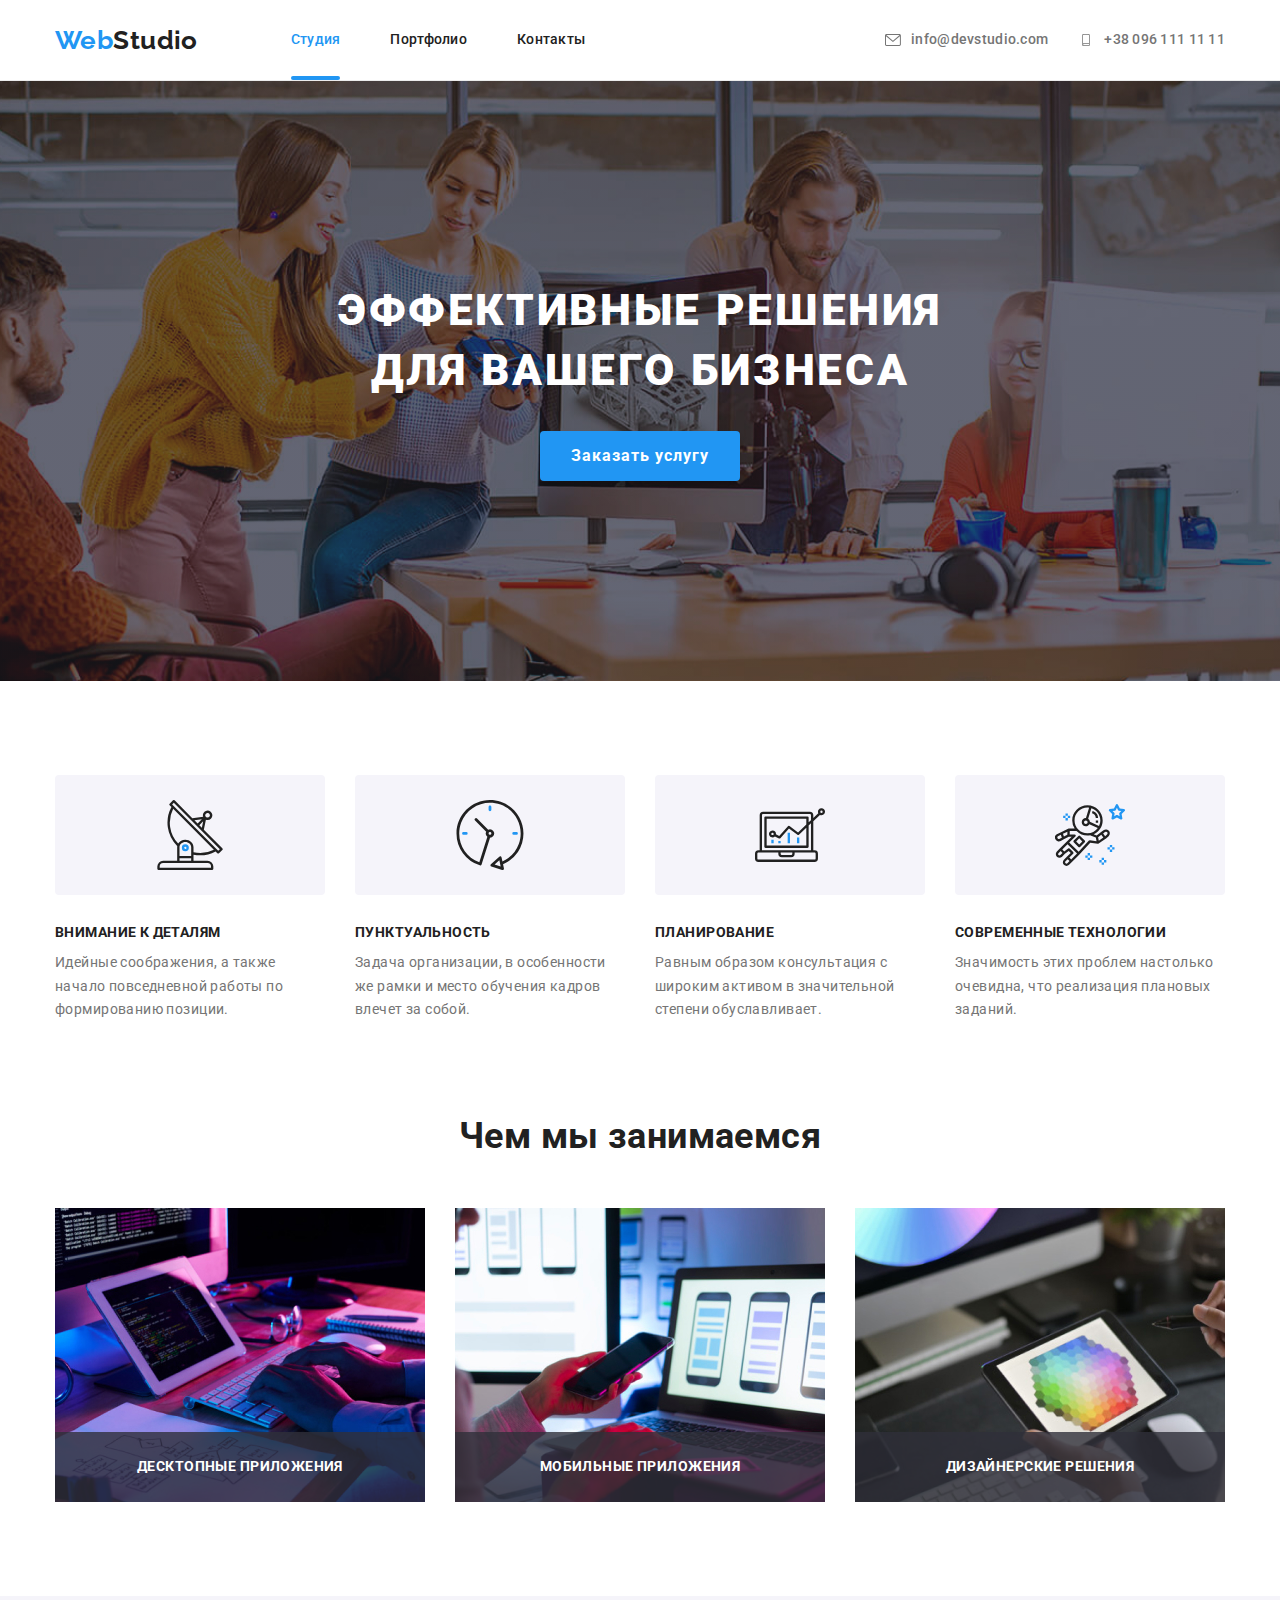
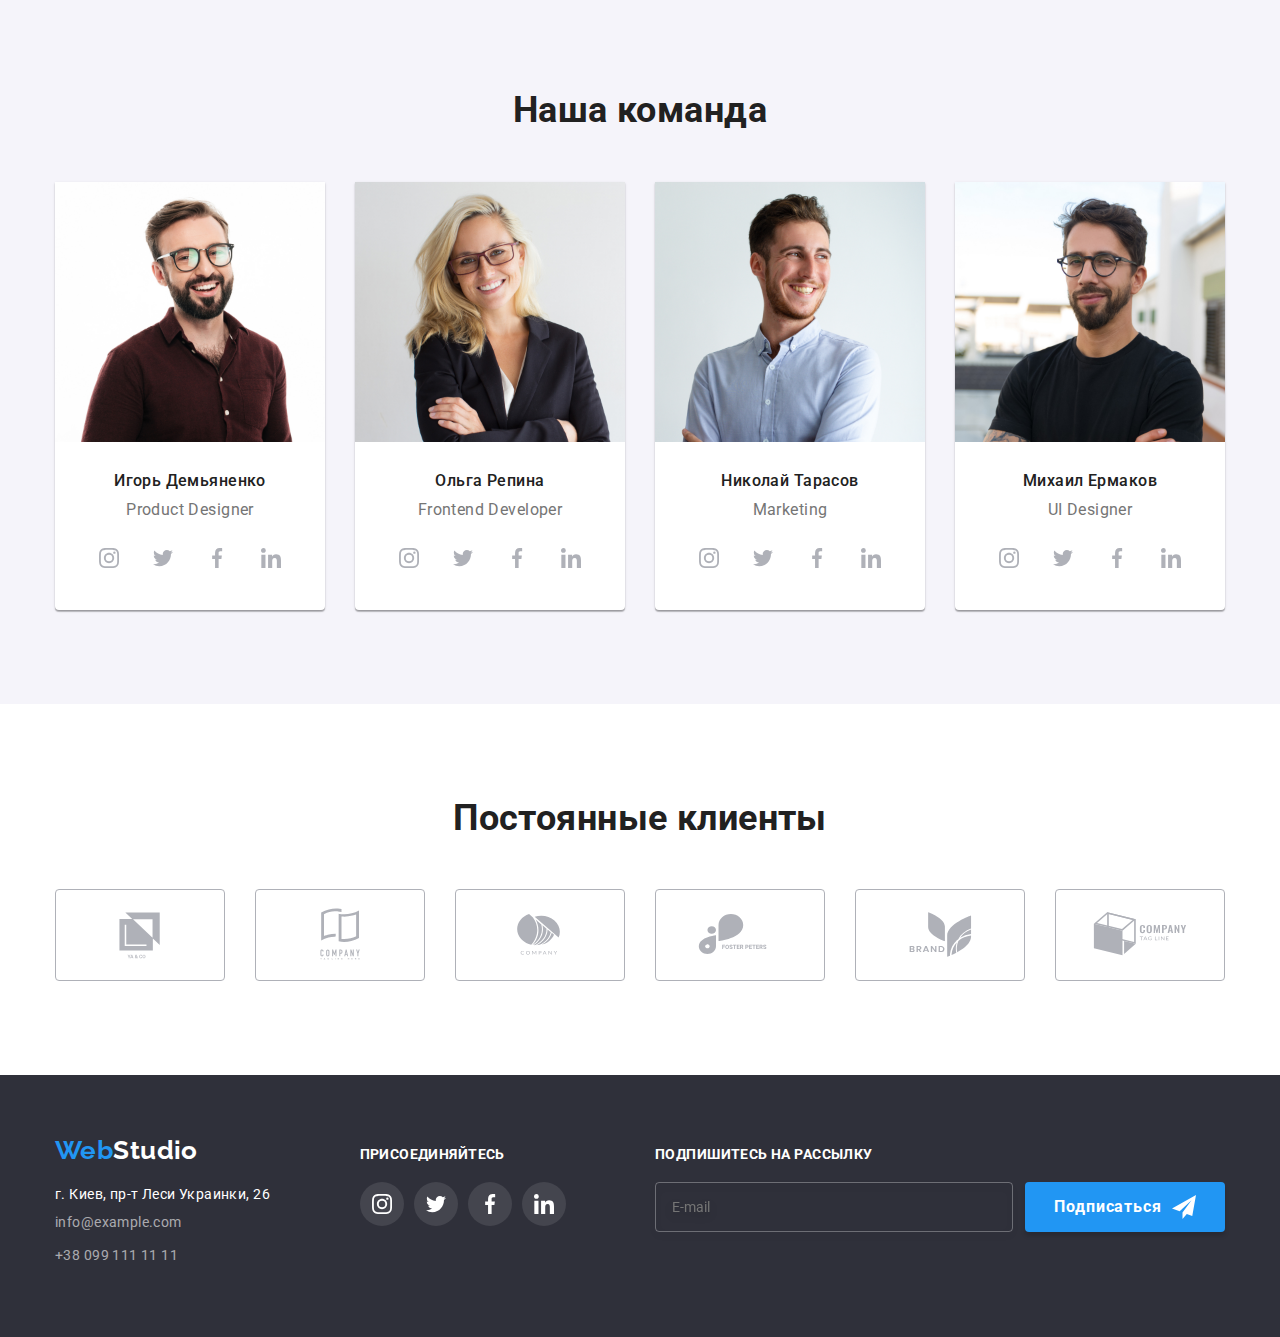
==== index.html @ b84d230c "Initial commit" ====
<!DOCTYPE html>
<html lang="ru">

<head>
    <!-- Служебная информация -->
    <meta charset="UTF-8" />
    <meta http-equiv="X-UA-Compatible" content="IE=edge" />
    <meta name="viewport" content="width=device-width, initial-scale=1.0" />
    <title>WebStudio</title>
    <!-- fonts start -->
    <link rel="preconnect" href="https://fonts.googleapis.com">
    <link rel="preconnect" href="https://fonts.gstatic.com" crossorigin>
    <link
        href="https://fonts.googleapis.com/css2?family=Raleway:wght@700&family=Roboto:wght@400;500;700;900&display=swap"
        rel="stylesheet">
    <!-- fonts end -->
    <!-- normalize start -->
    <link rel="stylesheet" href="https://cdn.jsdelivr.net/npm/modern-normalize@1.1.0/modern-normalize.min.css">
    <!-- normalize end -->
    <!-- custom styles start -->
    <link rel="stylesheet" href="./css/styles.css">
    <!-- custom styles end -->
</head>

<body data-body>
    <!-- Содержание -->
    <header class="header">
        <div class="container header-container">
            <!-- Section Header -->
            <nav class="header-nav">
                <a class="header-logo link" href="./index.html"><span class="logo-color">Web</span>Studio</a>
                <ul class="header-list list">
                    <li class="header-list-item">
                        <a class="header-link link current-link" href="./index.html">Студия</a>
                    </li>
                    <li class="header-list-item">
                        <a class="header-link link" href="./portfolio.html">Портфолио</a>
                    </li>
                    <li class="header-list-item">
                        <a class="header-link link" href="">Контакты</a>
                    </li>
                </ul>
            </nav>
            <ul class="header-group list">
                <li class="header-contact">
                    <a class="header-contact-link link" href="mailto:info@devstudio.com"><svg
                            class="header-contact-icon" width="16" height="12">
                            <use href="./images/icons.svg#icon-envelope"></use>
                        </svg>info@devstudio.com</a>
                </li>
                <li class="header-contact">

                    <a class="header-contact-link link" href="tel:+380961111111"><svg class="header-contact-icon"
                            width="16" height="12">
                            <use href="./images/icons.svg#icon-smartphone"></use>
                        </svg>+38 096 111 11 11</a>
                </li>
            </ul>
        </div>
    </header>
    <!-- Секция main -->
    <main>

        <!-- Секция orders -->
        <section class="orders section">
            <div class="container containers-orders">
                <h1 class="orders-title">Эффективные решения для вашего бизнеса</h1>
                <button data-modal-open class="title-btn" type="button">Заказать услугу</button>
            </div>
        </section>

        <!-- Секция  peculiarities -->
        <section class="peculiarities section">
            <div class="container">
                <h2 class="visually-hidden">Особенности</h2>
                <ul class="peculiarities-list list">
                    <li class="peculiarities-list-item">
                        <div class="peculiarities-list-icon">
                            <svg width="70" height="70">
                                <use href="./images/icons.svg#icon-antenna"></use>
                            </svg>
                        </div>
                        <h3 class="peculiarities-title">Внимание к деталям</h3>
                        <p class="peculiarities-text">
                            Идейные соображения, а также начало повседневной работы по формированию позиции.
                        </p>
                    </li>
                    <li class="peculiarities-list-item">
                        <div class="peculiarities-list-icon">
                            <svg width="70" height="70">
                                <use href="./images/icons.svg#icon-clock"></use>
                            </svg>
                        </div>
                        <h3 class="peculiarities-title">Пунктуальность</h3>
                        <p class="peculiarities-text">
                            Задача организации, в особенности же рамки и место обучения кадров влечет за собой.
                        </p>
                    </li>
                    <li class="peculiarities-list-item">
                        <div class="peculiarities-list-icon">
                            <svg width="70" height="70">
                                <use href="./images/icons.svg#icon-diagram"></use>
                            </svg>
                        </div>
                        <h3 class="peculiarities-title">Планирование</h3>
                        <p class="peculiarities-text">
                            Равным образом консультация с широким активом в значительной степени обуславливает.
                        </p>
                    </li>
                    <li class="peculiarities-list-item">
                        <div class="peculiarities-list-icon">
                            <svg width="70" height="70">
                                <use href="./images/icons.svg#icon-astronaut"></use>
                            </svg>
                        </div>
                        <h3 class="peculiarities-title">Современные технологии</h3>
                        <p class="peculiarities-text">
                            Значимость этих проблем настолько очевидна, что реализация плановых заданий.
                        </p>
                    </li>
                </ul>
            </div>
        </section>


        <!-- Секция about -->
        <section class="about section">
            <div class="container">
                <h2 class="section-title">Чем мы занимаемся</h2>
                <ul class="about-list list card-set">
                    <li class="about-list-item card-set-item">
                        <img src="./images/our-work/img-1.jpg" alt="Ноутбук" width="370" height="294" />
                        <div class="about-overlay">
                            <p class="about-desk">Десктопные приложения</p>
                        </div>
                    </li>
                    <li class="about-list-item card-set-item">
                        <img src="./images/our-work/img-2.jpg" alt="Телефон" width="370" height="294" />
                        <div class="about-overlay">
                            <p class="about-desk">Мобильные приложения</p>
                        </div>
                    </li>
                    <li class="about-list-item card-set-item">
                        <img src="./images/our-work/img-3.jpg" alt="Планшет" width="370" height="294" />
                        <div class="about-overlay">
                            <p class="about-desk">Дизайнерские решения</p>
                        </div>
                    </li>
                </ul>
            </div>
        </section>


        <!-- Секция team -->
        <section class="team section">
            <div class="container">
                <h2 class="section-title team-title">Наша команда</h2>
                <ul class="team-list list card-set">
                    <li class="team-list-item card-set-item">
                        <img src="./images/team/img-1.jpg" alt="Игорь Демьяненко" width="270" height="260" />
                        <div class="team-box">
                            <h3 class="team-name">Игорь Демьяненко</h3>
                            <p class="team-jobtitle">Product Designer</p>
                            <ul class="team-social-list list">
                                <li class="team-social-item">
                                    <a class=" team-social-link link" href="" target="_blank" rel="noopener noreferrer"
                                        aria-label="instagram">
                                        <svg class="team-icon" width="20" height="20">
                                            <use href="./images/icons.svg#icon-instagram"></use>
                                        </svg>
                                    </a>
                                </li>
                                <li>
                                    <a class="team-social-link link" href="" target="_blank" rel="noopener noreferrer"
                                        aria-label="twitter">
                                        <svg class="team-icon" width="20" height="20">
                                            <use href="./images/icons.svg#icon-twitter"></use>
                                        </svg>
                                    </a>
                                </li>
                                <li>
                                    <a class="team-social-link link" href="" target="_blank" rel="noopener noreferrer"
                                        aria-label="facebook">
                                        <svg class="team-icon" width="20" height="20">
                                            <use href="./images/icons.svg#icon-facebook"></use>
                                        </svg>
                                    </a>
                                </li>
                                <li>
                                    <a class="team-social-link link" href="" target="_blank" rel="noopener noreferrer"
                                        aria-label="linkedin">
                                        <svg class="team-icon" width="20" height="20">
                                            <use href="./images/icons.svg#icon-linkedin"></use>
                                        </svg>
                                    </a>
                                </li>
                            </ul>
                        </div>
                    </li>
                    <li class="team-list-item card-set-item">
                        <img src="./images/team/img-2.jpg" alt="Ольга Репина" width="270" height="260" />
                        <div class="team-box">
                            <h3 class="team-name">Ольга Репина</h3>
                            <p class="team-jobtitle">Frontend Developer</p>
                            <ul class="team-social-list list">
                                <li class="team-social-item">
                                    <a class=" team-social-link link" href="" target="_blank" rel="noopener noreferrer"
                                        aria-label="instagram">
                                        <svg class="team-icon" width="20" height="20">
                                            <use href="./images/icons.svg#icon-instagram"></use>
                                        </svg>
                                    </a>
                                </li>
                                <li>
                                    <a class="team-social-link link" href="" target="_blank" rel="noopener noreferrer"
                                        aria-label="twitter">
                                        <svg class="team-icon" width="20" height="20">
                                            <use href="./images/icons.svg#icon-twitter"></use>
                                        </svg>
                                    </a>
                                </li>
                                <li>
                                    <a class="team-social-link link" href="" target="_blank" rel="noopener noreferrer"
                                        aria-label="facebook">
                                        <svg class="team-icon" width="20" height="20">
                                            <use href="./images/icons.svg#icon-facebook"></use>
                                        </svg>
                                    </a>
                                </li>
                                <li>
                                    <a class="team-social-link link" href="" target="_blank" rel="noopener noreferrer"
                                        aria-label="linkedin">
                                        <svg class="team-icon" width="20" height="20">
                                            <use href="./images/icons.svg#icon-linkedin"></use>
                                        </svg>
                                    </a>
                                </li>
                            </ul>
                        </div>
                    </li>
                    <li class="team-list-item card-set-item">
                        <img src="./images/team/img-3.jpg" alt="Николай Тарасов" width="270" height="260" />
                        <div class="team-box">
                            <h3 class="team-name">Николай Тарасов</h3>
                            <p class="team-jobtitle">Marketing</p>
                            <ul class="team-social-list list">
                                <li class="team-social-item">
                                    <a class=" team-social-link link" href="" target="_blank" rel="noopener noreferrer"
                                        aria-label="instagram">
                                        <svg class="team-icon" width="20" height="20">
                                            <use href="./images/icons.svg#icon-instagram"></use>
                                        </svg>
                                    </a>
                                </li>
                                <li>
                                    <a class="team-social-link link" href="" target="_blank" rel="noopener noreferrer"
                                        aria-label="twitter">
                                        <svg class="team-icon" width="20" height="20">
                                            <use href="./images/icons.svg#icon-twitter"></use>
                                        </svg>
                                    </a>
                                </li>
                                <li>
                                    <a class="team-social-link link" href="" target="_blank" rel="noopener noreferrer"
                                        aria-label="facebook">
                                        <svg class="team-icon" width="20" height="20">
                                            <use href="./images/icons.svg#icon-facebook"></use>
                                        </svg>
                                    </a>
                                </li>
                                <li>
                                    <a class="team-social-link link" href="" target="_blank" rel="noopener noreferrer"
                                        aria-label="linkedin">
                                        <svg class="team-icon" width="20" height="20">
                                            <use href="./images/icons.svg#icon-linkedin"></use>
                                        </svg>
                                    </a>
                                </li>
                            </ul>
                        </div>
                    </li>
                    <li class="team-list-item card-set-item">
                        <img src="./images/team/img-4.jpg" alt="Михаил Ермаков" width="270" height="260" />
                        <div class="team-box">
                            <h3 class="team-name">Михаил Ермаков</h3>
                            <p class="team-jobtitle">UI Designer</p>
                            <ul class="team-social-list list">
                                <li class="team-social-item">
                                    <a class=" team-social-link link" href="" target="_blank" rel="noopener noreferrer"
                                        aria-label="instagram">
                                        <svg class="team-icon" width="20" height="20">
                                            <use href="./images/icons.svg#icon-instagram"></use>
                                        </svg>
                                    </a>
                                </li>
                                <li>
                                    <a class="team-social-link link" href="" target="_blank" rel="noopener noreferrer"
                                        aria-label="twitter">
                                        <svg class="team-icon" width="20" height="20">
                                            <use href="./images/icons.svg#icon-twitter"></use>
                                        </svg>
                                    </a>
                                </li>
                                <li>
                                    <a class="team-social-link link" href="" target="_blank" rel="noopener noreferrer"
                                        aria-label="facebook">
                                        <svg class="team-icon" width="20" height="20">
                                            <use href="./images/icons.svg#icon-facebook"></use>
                                        </svg>
                                    </a>
                                </li>
                                <li>
                                    <a class="team-social-link link" href="" target="_blank" rel="noopener noreferrer"
                                        aria-label="linkedin">
                                        <svg class="team-icon" width="20" height="20">
                                            <use href="./images/icons.svg#icon-linkedin"></use>
                                        </svg>
                                    </a>
                                </li>
                            </ul>
                        </div>
                    </li>
                </ul>
            </div>
        </section>

        <!-- Section clients -->
        <section class="clients section">
            <div class="container">
                <h2 class="clients-title section-title">Постоянные клиенты</h2>
                <ul class="clients-list list">
                    <li class="clients-list-item">
                        <a class="clients-list-link link" href="" target="_blank" rel="noopener noreferrer"><svg
                                class="clients-list-icon" width="105" height="60">
                                <use href="./images/icons.svg#icon-logo-1"></use>
                            </svg></a>

                    </li>
                    <li class="clients-list-item">
                        <a class="clients-list-link link" href="" target="_blank" rel="noopener noreferrer"><svg
                                class="clients-list-icon" width="105" height="60">
                                <use href="./images/icons.svg#icon-logo-2"></use>
                            </svg></a>

                    </li>
                    <li class="clients-list-item">
                        <a class="clients-list-link link" href="" target="_blank" rel="noopener noreferrer"><svg
                                class="clients-list-icon" width="105" height="60">
                                <use href="./images/icons.svg#icon-logo-3"></use>
                            </svg></a>

                    </li>
                    <li class="clients-list-item">
                        <a class="clients-list-link link" href="" target="_blank" rel="noopener noreferrer"><svg
                                class="clients-list-icon" width="105" height="60">
                                <use href="./images/icons.svg#icon-logo-4"></use>
                            </svg></a>

                    </li>
                    <li class="clients-list-item">
                        <a class="clients-list-link link" href="" target="_blank" rel="noopener noreferrer"><svg
                                class="clients-list-icon" width="105" height="60">
                                <use href="./images/icons.svg#icon-logo-5"></use>
                            </svg></a>

                    </li>
                    <li class="clients-list-item">
                        <a class="clients-list-link link" href="" target="_blank" rel="noopener noreferrer"><svg
                                class="clients-list-icon" width="105" height="60">
                                <use href="./images/icons.svg#icon-logo-6"></use>
                            </svg></a>

                    </li>
                </ul>
            </div>
        </section>

    </main>

    <!-- Секция footer -->
    <footer class="footer">
        <div class="container footer-list">
            <div class="footer-list-item">
                <a class="footer-logo link" href="./index.html"><span class="logo-color">Web</span>Studio</a>
                <address>
                    <ul class="footer-list-links list">
                        <li class="footer-list-item">
                            <a class="footer-adress link" href="https://goo.gl/maps/JT7rUwHt8HWeVjt79" target="_blank"
                                rel="noopener noreferrer">г.
                                Киев, пр-т Леси
                                Украинки, 26</a>
                        </li>
                        <li class="footer-list-item">
                            <a class="footer-link link" href="mailto:info@example.com">info@example.com</a>
                        </li>
                        <li class="footer-list-item">
                            <a class="footer-link link" href="tel:+380991111111">+38 099 111 11 11</a>
                        </li>
                    </ul>
                </address>
            </div>
            <div class="footer-list-connect">
                <h2 class="footer-title">присоединяйтесь</h2>
                <ul class="footer-social-list list">
                    <li class="footer-social-item">
                        <a class="footer-social-link link" href="" target="_blank" rel="noopener noreferrer"
                            aria-label="instagram">
                            <svg class="footer-icon" width="20" height="20">
                                <use href="./images/icons.svg#icon-instagram"></use>
                            </svg>
                        </a>
                    </li>
                    <li class="footer-social-item">
                        <a class="footer-social-link link" href="" target="_blank" rel="noopener noreferrer"
                            aria-label="instagram">
                            <svg class="footer-icon" width="20" height="20">
                                <use href="./images/icons.svg#icon-twitter"></use>
                            </svg>
                        </a>
                    </li>
                    <li class="footer-social-item">
                        <a class="footer-social-link link" href="" target="_blank" rel="noopener noreferrer"
                            aria-label="instagram">
                            <svg class="footer-icon" width="20" height="20">
                                <use href="./images/icons.svg#icon-facebook"></use>
                            </svg>
                        </a>
                    </li>
                    <li class="footer-social-item">
                        <a class="footer-social-link link" href="" target="_blank" rel="noopener noreferrer"
                            aria-label="instagram">
                            <svg class="footer-icon" width="20" height="20">
                                <use href="./images/icons.svg#icon-linkedin"></use>
                            </svg>
                        </a>
                    </li>
                </ul>
            </div>
            <div class="footer-subscription">
                <h2 class="footer-title">Подпишитесь на рассылку</h2>
                <form class="footer-subscription-item">
                    <input class="footer-subscription-mail" type="email" name="email" placeholder="E-mail" />
                    <button class="title-btn" type="submit">Подписаться
                        <svg class="footer-icon" width="24" height="24">
                            <use href="./images/icons.svg#icon-tg"></use>
                        </svg>
                    </button>
                </form>
            </div>
        </div>
    </footer>

    <!-- Modal window -->
    <!-- is-hidden -->
    <div class="backdrop is-hidden  " data-modal>
        <div class="modal">
            <button class="modal-close-btn" type="button" data-modal-close>
                <svg width="11" height="11">
                    <use href="./images/icons.svg#icon-close-black"></use>
                </svg>
            </button>
            <div class="modal-registr">
                <strong class="modal-strong">Оставьте свои данные, мы вам перезвоним</strong>
                <form class="modal-form">
                    <label class="modal-form-label">
                        <span class="modal-form-text">Имя</span>
                        <input class="form-input" type=" text" name="username">
                        <svg class="form-input-icon" width="18" height="18">
                            <use href="./images/icons.svg#icon-modal-person"></use>
                        </svg>
                    </label>
                    <label class="modal-form-label">
                        <span class="modal-form-text">Телефон</span>
                        <input class="form-input" type="tel" name="phone_number" />
                        <svg class="form-input-icon" width="18" height="18">
                            <use href="./images/icons.svg#icon-modal-tel"></use>
                        </svg>
                    </label>
                    <label class="modal-form-label">
                        <span class="modal-form-text">Почта</span>
                        <input class="form-input" type="email" class="form-input" name="mail">
                        <svg class="form-input-icon" width="18" height="18">
                            <use href="./images/icons.svg#icon-modal-email"></use>
                        </svg>
                    </label>
                    <label class="modal-form-label ">
                        <span class="modal-form-text">Комментарий</span>
                        <textarea class="modal-textarea" name="feedback" rows="7"
                            placeholder="Введите текст"></textarea>
                    </label>
                    <label class="form-checkbox">
                        <input class="form-checkbox-item visually-hidden" type="checkbox" name="user-agreement">
                        <span class="form-checkbox-custom">
                            <svg class="form-checkbox-icon" width="11" height="8">
                                <use href="./images/icons.svg#icon-check"></use>
                            </svg>
                        </span>
                        <span class="checkbox-text">Соглашаюсь с рассылкой и принимаю <a class="checkbox-agreement"
                                href="">Условия
                                договора</a></span>
                    </label>
                    <button class="modal-send-btn title-btn" type="submit">Отправить</button>
                </form>

            </div>
        </div>


    </div>
    <script src="./js/modal.js"></script>
</body>

</html>
---- css/styles.css ----
:root {
  /* fonts */
  --main-font: "Roboto";
  --secondary-font: "Raleway";
  /* text colors */
  --accent-txt-cl: #2196f3;
  --main-light-theme: #212121;
  --second-light-theme: #757575;
  --main-dark-theme: #ffffff;
  --btn-change: #188ce8;
  /* bg-colors */
  --bg-buttons: #afb1b8;
  /* others */
  --items: 3;
  --indent: 30px;
  /* animations */
  --anim-slow: 250ms cubic-bezier(0.4, 0, 0.2, 1);
}

body {
  font-family: var(--main-font), sans-serif;
  font-size: 14px;
  color: var(--main-light-theme);
  background-color: var(--main-dark-theme);
  letter-spacing: 0.03em;
}

/* reset */
h1,
h2,
h3,
h4,
p {
  margin: 0;
}

img {
  display: block;
  max-width: 100%;
  height: auto;
}

/* common styles start */
.no-scroll {
  overflow: hidden;
}

.container {
  width: 1200px;
  padding-left: 15px;
  padding-right: 15px;
  margin-right: auto;
  margin-left: auto;
}

.section {
  padding: 94px 0;
}

.link {
  text-decoration: none;
  color: currentColor;
}

.list {
  list-style: none;
  margin: 0;
  padding: 0;
}

.card-set {
  display: flex;
  flex-wrap: wrap;
  margin: calc((-1 * var(--indent)) / 2);
}

.card-set-item {
  flex-basis: calc((100% - var(--indent) * var(--items))) / var(--items);
  margin: calc(var(--indent) / 2);
}

/* Секция header */

.header {
  box-sizing: border-box;
  border-bottom: 1px solid #ececec;
}

.header-nav {
  display: flex;
  align-items: center;
}

.header-list {
  display: flex;
}

.header-container {
  display: flex;
  align-items: center;
}

.header-group {
  display: flex;
  margin-left: auto;
}

.header-list-item:not(:last-child) {
  margin-right: 50px;
}

.header-link {
  display: block;
  padding-top: 32px;
  padding-bottom: 32px;
  font-weight: 500;
  font-size: 14px;
  line-height: 1.14;
  letter-spacing: 0.02em;
  color: var(--main-light-theme);

  transition: color var(--anim-slow);
}

.current-link {
  position: relative;
  display: flex;
  align-items: center;
  color: var(--accent-txt-cl);
}

.current-link::after {
  content: "";
  position: absolute;
  bottom: 0;
  left: 0;
  width: 100%;
  height: 4px;
  display: inline-block;
  margin-right: 10px;
  color: var(--accent-txt-cl);
  background-color: var(--accent-txt-cl);
  border-radius: 2px;
}

.header-link:hover,
.header-link:focus {
  color: var(--accent-txt-cl);
}

.header-contact {
  font-weight: 500;
  font-size: 14px;
  line-height: 1.14;
  letter-spacing: 0.02em;
}

.header-contact:not(:last-child) {
  margin-right: 30px;
}

.header-contact-link {
  display: flex;
  align-items: center;
  color: var(--second-light-theme);

  transition: color var(--anim-slow);
}

.header-contact-link:hover,
.header-contact-link:focus {
  color: var(--accent-txt-cl);
}

.header-contact-icon {
  fill: currentColor;
  margin-right: 10px;
}

/* Секция orders */

.orders {
  max-width: 1600px;
  margin-left: auto;
  margin-right: auto;
  background-image: linear-gradient(
      to right,
      rgba(47, 48, 58, 0.4),
      rgba(47, 48, 58, 0.4)
    ),
    url(../images/orders/orders-bg.jpg);
  background-repeat: no-repeat;
  background-position: center;
  background-size: cover;
  background-color: rgba(47, 48, 58, 0.4);
  padding: 200px 0;
  text-align: center;
}

.containers-orders {
  display: flex;
  flex-direction: column;
  align-items: center;
}

.orders-title {
  width: 696px;
  margin-bottom: 30px;
  margin-right: auto;
  margin-left: auto;
  font-weight: 900;
  font-size: 44px;
  line-height: 1.36;
  text-align: center;
  letter-spacing: 0.06em;
  text-transform: uppercase;
  color: var(--main-dark-theme);
}

.title-btn {
  display: flex;
  align-items: center;
  justify-content: center;
  gap: 10px;
  width: 200px;
  height: 50px;
  font-weight: 700;
  font-size: 16px;
  line-height: 1.88;
  letter-spacing: 0.06em;
  color: var(--main-dark-theme);
  background-color: var(--accent-txt-cl);
  box-shadow: 0px 4px 4px rgba(0, 0, 0, 0.15);
  border-radius: 4px;
  cursor: pointer;
  border: none;

  transition: background-color var(--anim-slow);
}

.title-btn:hover,
.title-btn:focus {
  background-color: var(--btn-change);
}

/* Секция  peculiarities */

.peculiarities-list {
  display: flex;
  align-items: center;
}

.peculiarities-list-item {
  width: 270px;
}

.peculiarities-list-item:not(:last-child) {
  margin-right: 30px;
}

.peculiarities-list-icon {
  display: flex;
  align-items: center;
  justify-content: center;
  margin-bottom: 30px;
  height: 120px;

  background-color: #f5f4fa;
  border-radius: 4px;
}

.peculiarities-title {
  margin-bottom: 10px;
}

.visually-hidden {
  position: absolute;
  width: 1px;
  height: 1px;
  margin: -1px;
  border: 0;
  padding: 0;

  white-space: nowrap;
  clip-path: inset(100%);
  clip: rect(0 0 0 0);
  overflow: hidden;
}

.peculiarities-title {
  font-weight: 700;
  font-size: 14px;
  line-height: 1.14;
  text-transform: uppercase;
  color: var(--main-light-theme);
}

.peculiarities-text {
  font-size: 14px;
  line-height: 1.71;
  color: var(--second-light-theme);
}

/* Секция about */

.about {
  padding-top: 0;
}

.about-list-item {
  position: relative;
}

.section-title {
  font-size: 36px;
  line-height: 1.16;
  text-align: center;
  color: var(--main-light-theme);
  margin-bottom: 50px;
}

.about-overlay {
  width: 100%;
  position: absolute;
  bottom: 0;
  left: 0;
  display: flex;
  justify-content: center;
  background-color: rgba(47, 48, 58, 0.8);
}

.about-desk {
  padding: 27px 82px;
  font-weight: 700;
  line-height: 1.14;
  text-transform: uppercase;
  color: var(--main-dark-theme);
}

/* Секция team */

.team {
  background-color: #f5f4fa;
}

.team-title {
  margin-bottom: 50px;
}

.team-list-item {
  background-color: var(--main-dark-theme);
  box-shadow: 0px 1px 3px rgba(0, 0, 0, 0.12), 0px 1px 1px rgba(0, 0, 0, 0.14),
    0px 2px 1px rgba(0, 0, 0, 0.2);
  border-radius: 0px 0px 4px 4px;
}

.team-box {
  padding: 30px 0;
}

.team-name {
  font-weight: 500;
  font-size: 16px;
  line-height: 1.18;
  text-align: center;
  color: var(--main-light-theme);
  margin-bottom: 10px;
}

.team-jobtitle {
  font-size: 16px;
  line-height: 1.18;
  text-align: center;
  color: var(--second-light-theme);
  margin-bottom: 16px;
}

.team-social-link {
  display: flex;
  align-items: center;
  justify-content: center;
  width: 44px;
  height: 44px;
  background-color: var(--main-dark-theme);
  border-radius: 50%;
  color: var(--bg-buttons);

  transition: color var(--anim-slow), background-color var(--anim-slow);
}

.team-social-link:hover,
.team-social-link:focus {
  color: var(--main-dark-theme);
  background-color: var(--btn-change);
}

.team-icon {
  fill: currentColor;
}

.team-social-list {
  display: flex;
  align-items: center;
  justify-content: center;
  gap: 10px;
}

/* Section clients */

.clients-title {
  margin-bottom: 50px;
}

.clients-list {
  display: flex;
  align-items: center;
  justify-content: center;
  gap: 30px;
}

.clients-list-link {
  display: flex;
  align-items: center;
  justify-content: center;
  box-sizing: border-box;
  width: 170px;
  height: 92px;
  left: 415px;
  top: 2493px;
  border: 1px solid var(--bg-buttons);
  border-radius: 4px;
  color: var(--bg-buttons);

  transition: color var(--anim-slow), border var(--anim-slow);
}

.clients-list-link:hover,
.clients-list-link:focus {
  color: var(--btn-change);
  border: 1px solid var(--btn-change);
}

.clients-list-icon {
  fill: currentColor;
}

/* Секция footer */

.footer {
  padding: 60px 0;
  background-color: #2f303a;
}

.footer-adress {
  font-style: normal;
  font-weight: 400;
  font-size: 14px;
  line-height: 1.71px;
  color: var(--main-dark-theme);
}

.footer-logo {
  margin-bottom: 20px;
  display: block;
}

.footer-list-item:not(:last-child) {
  margin-bottom: 9px;
}

.footer-link {
  font-style: normal;
  font-size: 14px;
  line-height: 1.71;
  color: rgba(255, 255, 255, 0.6);

  transition: color var(--anim-slow);
}

.footer-link:hover,
.footer-link:focus {
  color: var(--accent-txt-cl);
}

.footer-title {
  font-weight: 700;
  font-size: 14px;
  line-height: 16px;
  letter-spacing: 0.03em;
  text-transform: uppercase;
  color: var(--main-dark-theme);
  margin-bottom: 20px;
}

.footer-social-link {
  display: flex;
  align-items: center;
  justify-content: center;
  width: 44px;
  height: 44px;
  background-color: rgba(255, 255, 255, 0.1);
  border-radius: 50%;
  color: var(--main-dark-theme);

  transition: background-color var(--anim-slow);
}

.footer-social-link:hover,
.footer-social-link:focus {
  color: var(--main-dark-theme);
  background-color: var(--btn-change);
}

.footer-icon {
  fill: currentColor;
}

.footer-social-list {
  display: flex;
  align-items: center;
  justify-content: center;
  gap: 10px;
}

.footer-list {
  display: flex;
  align-items: baseline;
  justify-content: space-between;
  gap: 70px;
}

.footer-subscription {
  width: 570px;
  height: 86px;
}

.footer-subscription-item {
  display: flex;
  align-items: center;
  justify-content: center;
  gap: 12px;
}

.footer-subscription-mail {
  width: 358px;
  height: 50px;
  padding-left: 16px;
  color: rgba(255, 255, 255, 0.6);
  border: 1px solid rgba(255, 255, 255, 0.3);
  filter: drop-shadow(0px 4px 4px rgba(0, 0, 0, 0.15));
  border-radius: 4px;
  background-color: transparent;
  cursor: pointer;
}

.footer-subscription-btn {
  display: flex;
  align-items: center;
  text-align: center;
  justify-content: center;
  gap: 10px;
  width: 200px;
  height: 50px;
  font-weight: 700;
  font-size: 16px;
  line-height: 1.88;
  letter-spacing: 0.06em;
  border: none;
  color: var(--main-dark-theme);
  background-color: var(--accent-txt-cl);
  box-shadow: 0px 4px 4px rgba(0, 0, 0, 0.15);
  border-radius: 4px;
  cursor: pointer;

  transition: background-color var(--anim-slow);
}

.footer-subscription-btn:hover,
.footer-subscription-btn:focus {
  background-color: var(--btn-change);
}

/* Section portfolio */

.buttons-list {
  display: flex;
  justify-content: center;
  margin-bottom: 50px;
}

.buttons-list-item {
  margin-right: 8px;
}

.filters-btn {
  font-family: inherit;
  font-weight: 500;
  font-size: 16px;
  line-height: 1.62;
  text-align: center;
  color: var(--main-light-theme);
  background-color: #f5f4fa;
  border-radius: 4px;
  border: none;
  cursor: pointer;
  padding: 6px 22px;
  transition: color var(--anim-slow), background-color var(--anim-slow),
    drop-shadow var(--anim-slow);
}

.filters-btn:active {
  background-color: var(--main-dark-theme);
}

.filters-btn:hover,
.filters-btn:focus {
  color: var(--main-dark-theme);
  background-color: var(--accent-txt-cl);
  filter: drop-shadow(0px 4px 4px rgba(0, 0, 0, 0.25));
}

.filters-btn.active {
  color: var(--main-dark-theme);
  background-color: var(--accent-txt-cl);
}

.filters-btn:current {
  color: var(--main-dark-theme);
}

/* Section projects */

.projects-list {
  display: flex;
  flex-wrap: wrap;
  margin-bottom: -30px;
  margin-right: -30px;
}

.projects-list-item {
  margin-bottom: 30px;
  margin-right: 30px;
  width: calc((100% - 90px) / 3);
  box-sizing: border-box;
  border: 1px solid #eeeeee;
}

.projects-list-link {
  transition: box-shadow var(--anim-slow);
}

.projects-overlay {
  position: relative;
  overflow: hidden;
}

.projects-desk {
  position: absolute;
  padding: 63px 24px;
  font-weight: 400;
  font-size: 18px;
  line-height: 1.56;
  color: var(--main-dark-theme);

  top: 0;
  left: 0;

  width: 100%;
  display: flex;
  align-items: center;
  justify-content: center;

  background-color: rgba(33, 150, 243, 0.9);

  transform: translateY(100%);

  transition: transform var(--anim-slow);
}

.projects-list-link:hover .projects-desk {
  transform: translateY(0);
}

.projects-list-link:hover,
.projects-list-link:focus {
  box-shadow: 0px 1px 1px rgba(0, 0, 0, 0.12), 0px 4px 4px rgba(0, 0, 0, 0.06),
    1px 4px 6px rgba(0, 0, 0, 0.16);
}

.projects-box-down {
  padding: 20px 24px;
}

.projects-name {
  width: 322px;
  font-size: 18px;
  line-height: 2;
  letter-spacing: 0.06em;
  color: var(--main-light-theme);
  margin-bottom: 4px;
}

.projects-status {
  width: 322px;
  font-size: 16px;
  line-height: 1.88;
  color: var(--second-light-theme);
}

/* Header logo */

.header-logo {
  font-family: var(--secondary-font);
  font-weight: 700;
  font-size: 26px;
  line-height: 1.19;
  color: var(--main-light-theme);
  margin-right: 93px;
}

.logo-color {
  color: var(--accent-txt-cl);
}

/* Footer logo */

.footer-logo {
  font-family: var(--secondary-font);
  font-weight: 700;
  font-size: 26px;
  line-height: 1.19;
  color: var(--main-dark-theme);
}

.backdrop {
  position: fixed;
  top: 0;
  left: 0;
  width: 100%;
  height: 100%;
  background-color: rgba(0, 0, 0, 0.2);
  opacity: 1;
  visibility: visible;
  pointer-events: initial;
  transition: opacity var(--anim-slow), visibility var(--anim-slow);
}

.backdrop.is-hidden {
  opacity: 0;
  visibility: hidden;
  pointer-events: none;
}

.modal {
  position: absolute;
  top: 50%;
  left: 50%;
  transform: translate(-50%, -50%);
  width: 528px;
  height: 581px;

  padding: 40px 40px;

  background-color: var(--main-dark-theme);
  box-shadow: 0px 1px 3px rgba(0, 0, 0, 0.12), 0px 1px 1px rgba(0, 0, 0, 0.14),
    0px 2px 1px rgba(0, 0, 0, 0.2);
  border-radius: 4px;
}

.modal-close-btn {
  position: absolute;
  display: flex;
  align-items: center;
  justify-content: center;
  top: 8px;
  right: 8px;
  width: 30px;
  height: 30px;
  border-radius: 50%;
  border: 1px solid rgba(0, 0, 0, 0.1);
  background-color: var(--main-dark-theme);
  cursor: pointer;
}

.modal-close-btn:hover,
.modal-close-btn:focus {
  fill: var(--btn-change);
}

.modal-strong {
  font-weight: 700;
  font-size: 20px;
  line-height: 23px;
  text-align: center;
  color: var(--main-light-theme);
  margin-bottom: 12px;
}

.modal-registr {
  display: flex;
  flex-direction: column;
}

.modal-form {
}

.modal-form-label {
  display: flex;
  flex-direction: column;
  gap: 4px;
}

.modal-form-label:not(:last-child) {
  margin-bottom: 10px;
}

.modal-form-text {
  font-size: 12px;
  line-height: calc(14 / 12);
  letter-spacing: 0.01em;
  color: #757575;
}

.form-input {
  position: relative;
  border: 1px solid rgba(33, 33, 33, 0.2);
  border-radius: 4px;
  height: 40px;
  padding-left: 42px;
  cursor: pointer;
}

.form-input:focus,
.modal-textarea:focus {
  outline: 1px solid var(--btn-change);
}

.form-input:focus + .form-input-icon {
  fill: var(--btn-change);
}

.form-input-icon {
  position: absolute;
  margin-top: 29px;
  margin-left: 12px;
}

.modal-textarea {
  padding: 12px 16px;
  font-weight: 400;
  font-size: 12px;
  line-height: calc(14 / 12);
  letter-spacing: 0.01em;
  border: 1px solid rgba(33, 33, 33, 0.2);
  border-radius: 4px;
  resize: none;
  cursor: pointer;
}

.modal-textarea:focus {
}

.modal-textarea::placeholder {
  color: rgba(117, 117, 117, 0.5);
}

.form-checkbox {
  display: flex;
  align-items: center;
  justify-content: center;
  gap: 7px;
  margin-bottom: 30px;
  cursor: pointer;
}

.form-checkbox-item:checked + .form-checkbox-custom {
  background-color: var(--btn-change);
  background: #2196f3;
  border: 2px solid #2196f3;
  transition: background-color var(--anim-slow);
}

.form-checkbox-custom {
  display: inline-flex;
  align-items: center;
  justify-content: center;
  width: 16px;
  height: 15px;
  border: 2px solid #212121;

  border-radius: 2px;
}

.form-checkbox-icon {
  fill: var(--main-dark-theme);
}

.checkbox-text {
  font-size: 14px;
  line-height: 1.71;
  color: var(--second-light-theme);
}

.checkbox-agreement {
  color: var(--accent-txt-cl);
}

.modal-send-btn {
  margin-left: auto;
  margin-right: auto;
}
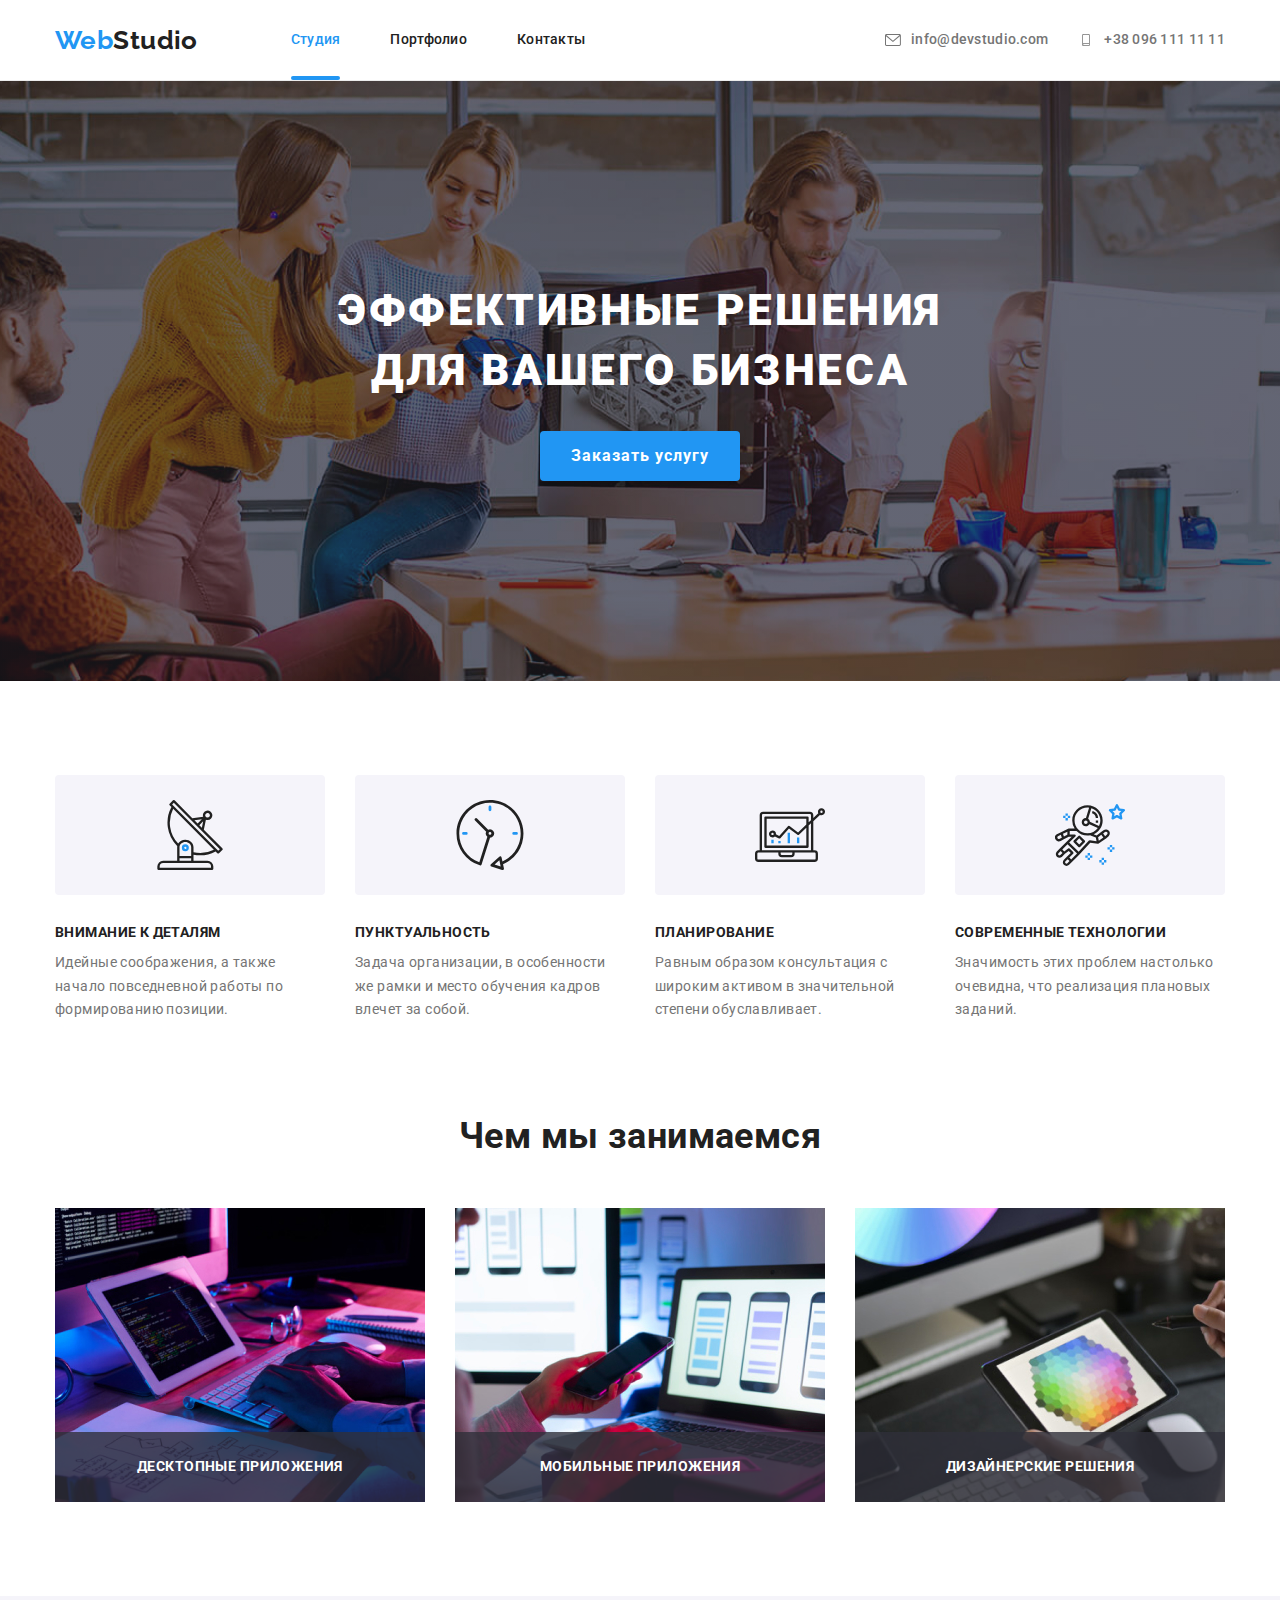
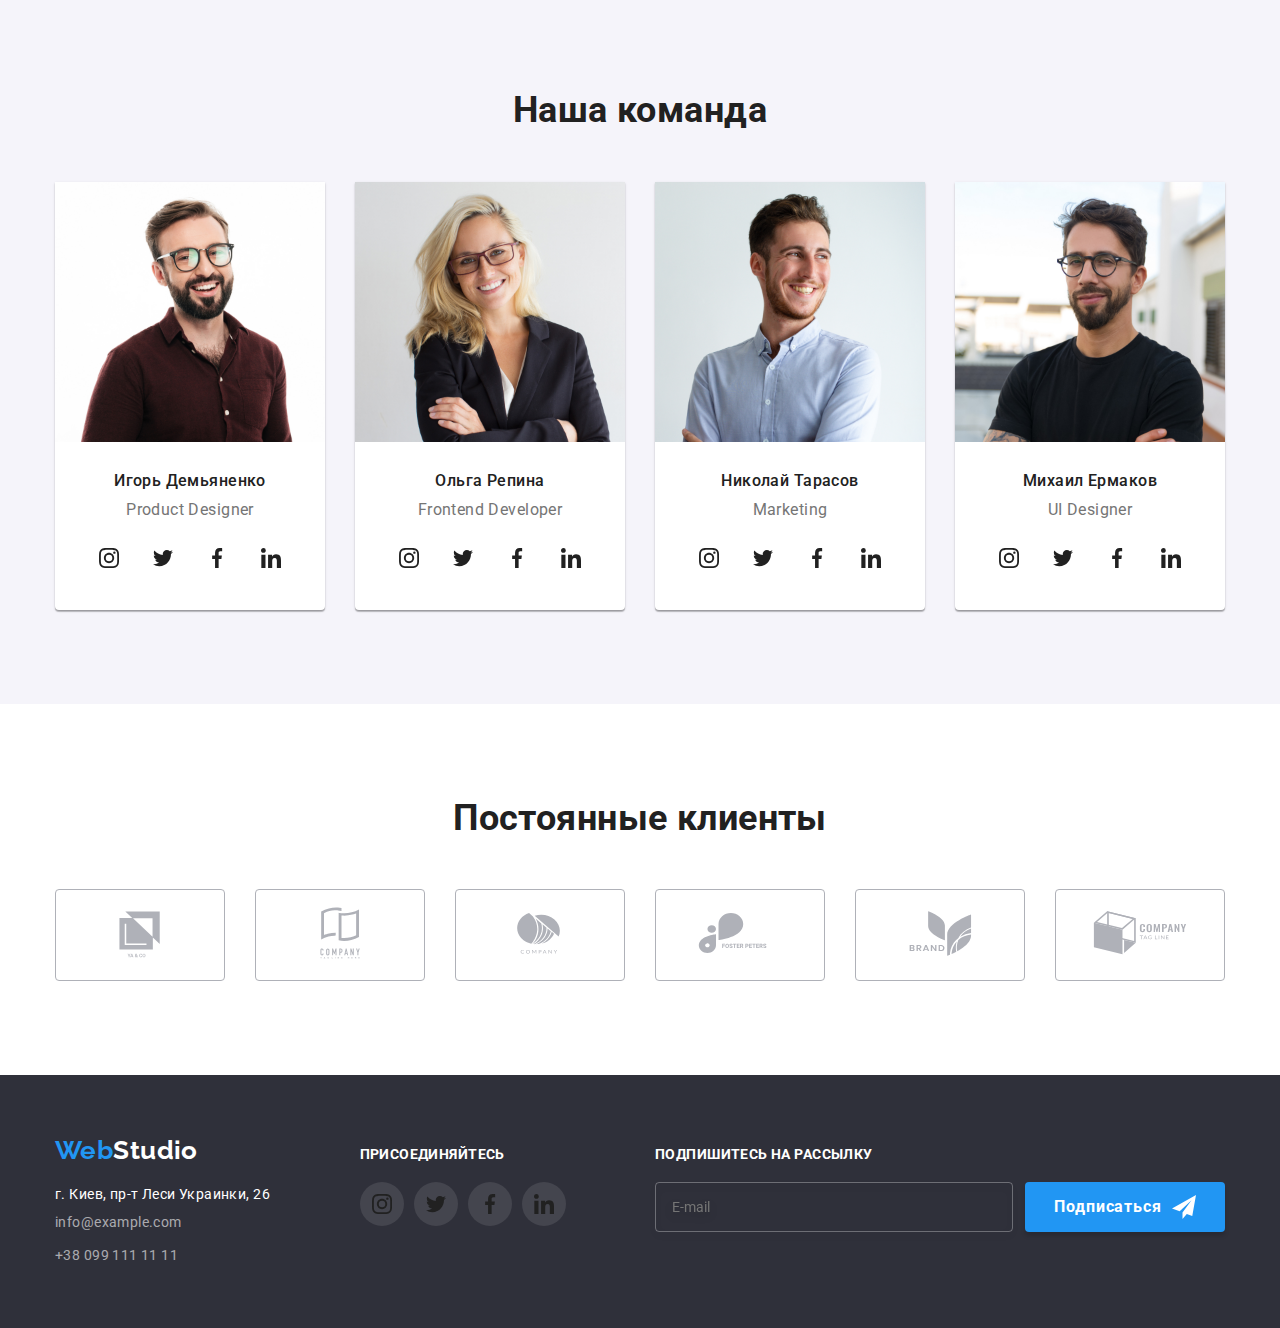
==== commit e9703a3c: "add first changes" ====
--- a/index.html
+++ b/index.html
@@ -18,6 +18,7 @@
     <link rel="stylesheet" href="https://cdn.jsdelivr.net/npm/modern-normalize@1.1.0/modern-normalize.min.css">
     <!-- normalize end -->
     <!-- custom styles start -->
+    <link rel="stylesheet" href="./css/main.min.css">
     <link rel="stylesheet" href="./css/styles.css">
     <!-- custom styles end -->
 </head>
@@ -25,33 +26,33 @@
 <body data-body>
     <!-- Содержание -->
     <header class="header">
-        <div class="container header-container">
+        <div class="container header__container">
             <!-- Section Header -->
-            <nav class="header-nav">
-                <a class="header-logo link" href="./index.html"><span class="logo-color">Web</span>Studio</a>
-                <ul class="header-list list">
-                    <li class="header-list-item">
-                        <a class="header-link link current-link" href="./index.html">Студия</a>
-                    </li>
-                    <li class="header-list-item">
-                        <a class="header-link link" href="./portfolio.html">Портфолио</a>
-                    </li>
-                    <li class="header-list-item">
-                        <a class="header-link link" href="">Контакты</a>
+            <nav class="header__nav">
+                <a class="logo--header link" href="./index.html"><span class="logo__color">Web</span>Studio</a>
+                <ul class="header__list list">
+                    <li class="header__item">
+                        <a class="header__link link current__link" href="./index.html">Студия</a>
+                    </li>
+                    <li class="header__item">
+                        <a class="header__link link" href="./portfolio.html">Портфолио</a>
+                    </li>
+                    <li class="header__item">
+                        <a class="header__link link" href="">Контакты</a>
                     </li>
                 </ul>
             </nav>
-            <ul class="header-group list">
-                <li class="header-contact">
-                    <a class="header-contact-link link" href="mailto:info@devstudio.com"><svg
-                            class="header-contact-icon" width="16" height="12">
+            <ul class="contact__group list">
+                <li class="contact__item">
+                    <a class="contact__link link" href="mailto:info@devstudio.com"><svg class="contact__icon" width="16"
+                            height="12">
                             <use href="./images/icons.svg#icon-envelope"></use>
                         </svg>info@devstudio.com</a>
                 </li>
-                <li class="header-contact">
-
-                    <a class="header-contact-link link" href="tel:+380961111111"><svg class="header-contact-icon"
-                            width="16" height="12">
+                <li class="contact__item">
+
+                    <a class="contact__link link" href="tel:+380961111111"><svg class="contact__icon" width="16"
+                            height="12">
                             <use href="./images/icons.svg#icon-smartphone"></use>
                         </svg>+38 096 111 11 11</a>
                 </li>
@@ -63,9 +64,9 @@
 
         <!-- Секция orders -->
         <section class="orders section">
-            <div class="container containers-orders">
-                <h1 class="orders-title">Эффективные решения для вашего бизнеса</h1>
-                <button data-modal-open class="title-btn" type="button">Заказать услугу</button>
+            <div class="container containers__orders">
+                <h1 class="orders__title">Эффективные решения для вашего бизнеса</h1>
+                <button data-modal-open class="main__btn" type="button">Заказать услугу</button>
             </div>
         </section>
 
@@ -73,48 +74,48 @@
         <section class="peculiarities section">
             <div class="container">
                 <h2 class="visually-hidden">Особенности</h2>
-                <ul class="peculiarities-list list">
-                    <li class="peculiarities-list-item">
-                        <div class="peculiarities-list-icon">
+                <ul class="peculiarities__list list">
+                    <li class="peculiarities__item">
+                        <div class="peculiarities__icon">
                             <svg width="70" height="70">
                                 <use href="./images/icons.svg#icon-antenna"></use>
                             </svg>
                         </div>
-                        <h3 class="peculiarities-title">Внимание к деталям</h3>
-                        <p class="peculiarities-text">
+                        <h3 class="peculiarities__title">Внимание к деталям</h3>
+                        <p class="peculiarities__text">
                             Идейные соображения, а также начало повседневной работы по формированию позиции.
                         </p>
                     </li>
-                    <li class="peculiarities-list-item">
-                        <div class="peculiarities-list-icon">
+                    <li class="peculiarities__item">
+                        <div class="peculiarities__icon">
                             <svg width="70" height="70">
                                 <use href="./images/icons.svg#icon-clock"></use>
                             </svg>
                         </div>
-                        <h3 class="peculiarities-title">Пунктуальность</h3>
-                        <p class="peculiarities-text">
+                        <h3 class="peculiarities__title">Пунктуальность</h3>
+                        <p class="peculiarities__text">
                             Задача организации, в особенности же рамки и место обучения кадров влечет за собой.
                         </p>
                     </li>
-                    <li class="peculiarities-list-item">
-                        <div class="peculiarities-list-icon">
+                    <li class="peculiarities__item">
+                        <div class="peculiarities__icon">
                             <svg width="70" height="70">
                                 <use href="./images/icons.svg#icon-diagram"></use>
                             </svg>
                         </div>
-                        <h3 class="peculiarities-title">Планирование</h3>
-                        <p class="peculiarities-text">
+                        <h3 class="peculiarities__title">Планирование</h3>
+                        <p class="peculiarities__text">
                             Равным образом консультация с широким активом в значительной степени обуславливает.
                         </p>
                     </li>
-                    <li class="peculiarities-list-item">
-                        <div class="peculiarities-list-icon">
+                    <li class="peculiarities__item">
+                        <div class="peculiarities__icon">
                             <svg width="70" height="70">
                                 <use href="./images/icons.svg#icon-astronaut"></use>
                             </svg>
                         </div>
-                        <h3 class="peculiarities-title">Современные технологии</h3>
-                        <p class="peculiarities-text">
+                        <h3 class="peculiarities__title">Современные технологии</h3>
+                        <p class="peculiarities__text">
                             Значимость этих проблем настолько очевидна, что реализация плановых заданий.
                         </p>
                     </li>
@@ -126,24 +127,24 @@
         <!-- Секция about -->
         <section class="about section">
             <div class="container">
-                <h2 class="section-title">Чем мы занимаемся</h2>
-                <ul class="about-list list card-set">
-                    <li class="about-list-item card-set-item">
+                <h2 class="section__title">Чем мы занимаемся</h2>
+                <ul class="about__list list card-set">
+                    <li class="about__item card-set__item">
                         <img src="./images/our-work/img-1.jpg" alt="Ноутбук" width="370" height="294" />
-                        <div class="about-overlay">
-                            <p class="about-desk">Десктопные приложения</p>
-                        </div>
-                    </li>
-                    <li class="about-list-item card-set-item">
+                        <div class="about__overlay">
+                            <p class="about__desk">Десктопные приложения</p>
+                        </div>
+                    </li>
+                    <li class="about__item card-set__item">
                         <img src="./images/our-work/img-2.jpg" alt="Телефон" width="370" height="294" />
-                        <div class="about-overlay">
-                            <p class="about-desk">Мобильные приложения</p>
-                        </div>
-                    </li>
-                    <li class="about-list-item card-set-item">
+                        <div class="about__overlay">
+                            <p class="about__desk">Мобильные приложения</p>
+                        </div>
+                    </li>
+                    <li class="about__item card-set__item">
                         <img src="./images/our-work/img-3.jpg" alt="Планшет" width="370" height="294" />
-                        <div class="about-overlay">
-                            <p class="about-desk">Дизайнерские решения</p>
+                        <div class="about__overlay">
+                            <p class="about__desk">Дизайнерские решения</p>
                         </div>
                     </li>
                 </ul>
@@ -154,42 +155,42 @@
         <!-- Секция team -->
         <section class="team section">
             <div class="container">
-                <h2 class="section-title team-title">Наша команда</h2>
-                <ul class="team-list list card-set">
-                    <li class="team-list-item card-set-item">
+                <h2 class="section__title team__title">Наша команда</h2>
+                <ul class="team__list list card-set">
+                    <li class="team__item card-set__item">
                         <img src="./images/team/img-1.jpg" alt="Игорь Демьяненко" width="270" height="260" />
-                        <div class="team-box">
-                            <h3 class="team-name">Игорь Демьяненко</h3>
-                            <p class="team-jobtitle">Product Designer</p>
-                            <ul class="team-social-list list">
-                                <li class="team-social-item">
-                                    <a class=" team-social-link link" href="" target="_blank" rel="noopener noreferrer"
-                                        aria-label="instagram">
-                                        <svg class="team-icon" width="20" height="20">
+                        <div class="team__box">
+                            <h3 class="team__name">Игорь Демьяненко</h3>
+                            <p class="team__jobtitle">Product Designer</p>
+                            <ul class="social__list list">
+                                <li class="social__item">
+                                    <a class=" social__link--light link" href="" target="_blank"
+                                        rel="noopener noreferrer" aria-label="instagram">
+                                        <svg class="social__icon" width="20" height="20">
                                             <use href="./images/icons.svg#icon-instagram"></use>
                                         </svg>
                                     </a>
                                 </li>
                                 <li>
-                                    <a class="team-social-link link" href="" target="_blank" rel="noopener noreferrer"
-                                        aria-label="twitter">
-                                        <svg class="team-icon" width="20" height="20">
+                                    <a class="social__link--light link" href="" target="_blank"
+                                        rel="noopener noreferrer" aria-label="twitter">
+                                        <svg class="social__icon" width="20" height="20">
                                             <use href="./images/icons.svg#icon-twitter"></use>
                                         </svg>
                                     </a>
                                 </li>
                                 <li>
-                                    <a class="team-social-link link" href="" target="_blank" rel="noopener noreferrer"
-                                        aria-label="facebook">
-                                        <svg class="team-icon" width="20" height="20">
+                                    <a class="social__link--light link" href="" target="_blank"
+                                        rel="noopener noreferrer" aria-label="facebook">
+                                        <svg class="social__icon" width="20" height="20">
                                             <use href="./images/icons.svg#icon-facebook"></use>
                                         </svg>
                                     </a>
                                 </li>
                                 <li>
-                                    <a class="team-social-link link" href="" target="_blank" rel="noopener noreferrer"
-                                        aria-label="linkedin">
-                                        <svg class="team-icon" width="20" height="20">
+                                    <a class="social__link--light link" href="" target="_blank"
+                                        rel="noopener noreferrer" aria-label="linkedin">
+                                        <svg class="social__icon" width="20" height="20">
                                             <use href="./images/icons.svg#icon-linkedin"></use>
                                         </svg>
                                     </a>
@@ -197,40 +198,40 @@
                             </ul>
                         </div>
                     </li>
-                    <li class="team-list-item card-set-item">
+                    <li class="team__item card-set__item">
                         <img src="./images/team/img-2.jpg" alt="Ольга Репина" width="270" height="260" />
-                        <div class="team-box">
-                            <h3 class="team-name">Ольга Репина</h3>
-                            <p class="team-jobtitle">Frontend Developer</p>
-                            <ul class="team-social-list list">
-                                <li class="team-social-item">
-                                    <a class=" team-social-link link" href="" target="_blank" rel="noopener noreferrer"
-                                        aria-label="instagram">
-                                        <svg class="team-icon" width="20" height="20">
+                        <div class="team__box">
+                            <h3 class="team__name">Ольга Репина</h3>
+                            <p class="team__jobtitle">Frontend Developer</p>
+                            <ul class="social__list list">
+                                <li class="social__item">
+                                    <a class=" social__link--light link" href="" target="_blank"
+                                        rel="noopener noreferrer" aria-label="instagram">
+                                        <svg class="social__icon" width="20" height="20">
                                             <use href="./images/icons.svg#icon-instagram"></use>
                                         </svg>
                                     </a>
                                 </li>
                                 <li>
-                                    <a class="team-social-link link" href="" target="_blank" rel="noopener noreferrer"
-                                        aria-label="twitter">
-                                        <svg class="team-icon" width="20" height="20">
+                                    <a class="social__link--light link" href="" target="_blank"
+                                        rel="noopener noreferrer" aria-label="twitter">
+                                        <svg class="social__icon" width="20" height="20">
                                             <use href="./images/icons.svg#icon-twitter"></use>
                                         </svg>
                                     </a>
                                 </li>
                                 <li>
-                                    <a class="team-social-link link" href="" target="_blank" rel="noopener noreferrer"
-                                        aria-label="facebook">
-                                        <svg class="team-icon" width="20" height="20">
+                                    <a class="social__link--light link" href="" target="_blank"
+                                        rel="noopener noreferrer" aria-label="facebook">
+                                        <svg class="social__icon" width="20" height="20">
                                             <use href="./images/icons.svg#icon-facebook"></use>
                                         </svg>
                                     </a>
                                 </li>
                                 <li>
-                                    <a class="team-social-link link" href="" target="_blank" rel="noopener noreferrer"
-                                        aria-label="linkedin">
-                                        <svg class="team-icon" width="20" height="20">
+                                    <a class="social__link--light link" href="" target="_blank"
+                                        rel="noopener noreferrer" aria-label="linkedin">
+                                        <svg class="social__icon" width="20" height="20">
                                             <use href="./images/icons.svg#icon-linkedin"></use>
                                         </svg>
                                     </a>
@@ -238,40 +239,40 @@
                             </ul>
                         </div>
                     </li>
-                    <li class="team-list-item card-set-item">
+                    <li class="team__item card-set__item">
                         <img src="./images/team/img-3.jpg" alt="Николай Тарасов" width="270" height="260" />
-                        <div class="team-box">
-                            <h3 class="team-name">Николай Тарасов</h3>
-                            <p class="team-jobtitle">Marketing</p>
-                            <ul class="team-social-list list">
-                                <li class="team-social-item">
-                                    <a class=" team-social-link link" href="" target="_blank" rel="noopener noreferrer"
-                                        aria-label="instagram">
-                                        <svg class="team-icon" width="20" height="20">
+                        <div class="team__box">
+                            <h3 class="team__name">Николай Тарасов</h3>
+                            <p class="team__jobtitle">Marketing</p>
+                            <ul class="social__list list">
+                                <li class="social__item">
+                                    <a class=" social__link--light link" href="" target="_blank"
+                                        rel="noopener noreferrer" aria-label="instagram">
+                                        <svg class="social__icon" width="20" height="20">
                                             <use href="./images/icons.svg#icon-instagram"></use>
                                         </svg>
                                     </a>
                                 </li>
                                 <li>
-                                    <a class="team-social-link link" href="" target="_blank" rel="noopener noreferrer"
-                                        aria-label="twitter">
-                                        <svg class="team-icon" width="20" height="20">
+                                    <a class="social__link--light link" href="" target="_blank"
+                                        rel="noopener noreferrer" aria-label="twitter">
+                                        <svg class="social__icon" width="20" height="20">
                                             <use href="./images/icons.svg#icon-twitter"></use>
                                         </svg>
                                     </a>
                                 </li>
                                 <li>
-                                    <a class="team-social-link link" href="" target="_blank" rel="noopener noreferrer"
-                                        aria-label="facebook">
-                                        <svg class="team-icon" width="20" height="20">
+                                    <a class="social__link--light link" href="" target="_blank"
+                                        rel="noopener noreferrer" aria-label="facebook">
+                                        <svg class="social__icon" width="20" height="20">
                                             <use href="./images/icons.svg#icon-facebook"></use>
                                         </svg>
                                     </a>
                                 </li>
                                 <li>
-                                    <a class="team-social-link link" href="" target="_blank" rel="noopener noreferrer"
-                                        aria-label="linkedin">
-                                        <svg class="team-icon" width="20" height="20">
+                                    <a class="social__link--light link" href="" target="_blank"
+                                        rel="noopener noreferrer" aria-label="linkedin">
+                                        <svg class="social__icon" width="20" height="20">
                                             <use href="./images/icons.svg#icon-linkedin"></use>
                                         </svg>
                                     </a>
@@ -279,40 +280,40 @@
                             </ul>
                         </div>
                     </li>
-                    <li class="team-list-item card-set-item">
+                    <li class="team__item card-set__item">
                         <img src="./images/team/img-4.jpg" alt="Михаил Ермаков" width="270" height="260" />
-                        <div class="team-box">
-                            <h3 class="team-name">Михаил Ермаков</h3>
-                            <p class="team-jobtitle">UI Designer</p>
-                            <ul class="team-social-list list">
-                                <li class="team-social-item">
-                                    <a class=" team-social-link link" href="" target="_blank" rel="noopener noreferrer"
-                                        aria-label="instagram">
-                                        <svg class="team-icon" width="20" height="20">
+                        <div class="team__box">
+                            <h3 class="team__name">Михаил Ермаков</h3>
+                            <p class="team__jobtitle">UI Designer</p>
+                            <ul class="social__list list">
+                                <li class="social__item">
+                                    <a class=" social__link--light link" href="" target="_blank"
+                                        rel="noopener noreferrer" aria-label="instagram">
+                                        <svg class="social__icon" width="20" height="20">
                                             <use href="./images/icons.svg#icon-instagram"></use>
                                         </svg>
                                     </a>
                                 </li>
                                 <li>
-                                    <a class="team-social-link link" href="" target="_blank" rel="noopener noreferrer"
-                                        aria-label="twitter">
-                                        <svg class="team-icon" width="20" height="20">
+                                    <a class="social__link--light link" href="" target="_blank"
+                                        rel="noopener noreferrer" aria-label="twitter">
+                                        <svg class="social__icon" width="20" height="20">
                                             <use href="./images/icons.svg#icon-twitter"></use>
                                         </svg>
                                     </a>
                                 </li>
                                 <li>
-                                    <a class="team-social-link link" href="" target="_blank" rel="noopener noreferrer"
-                                        aria-label="facebook">
-                                        <svg class="team-icon" width="20" height="20">
+                                    <a class="social__link--light link" href="" target="_blank"
+                                        rel="noopener noreferrer" aria-label="facebook">
+                                        <svg class="social__icon" width="20" height="20">
                                             <use href="./images/icons.svg#icon-facebook"></use>
                                         </svg>
                                     </a>
                                 </li>
                                 <li>
-                                    <a class="team-social-link link" href="" target="_blank" rel="noopener noreferrer"
-                                        aria-label="linkedin">
-                                        <svg class="team-icon" width="20" height="20">
+                                    <a class="social__link--light link" href="" target="_blank"
+                                        rel="noopener noreferrer" aria-label="linkedin">
+                                        <svg class="social__icon" width="20" height="20">
                                             <use href="./images/icons.svg#icon-linkedin"></use>
                                         </svg>
                                     </a>
@@ -327,46 +328,46 @@
         <!-- Section clients -->
         <section class="clients section">
             <div class="container">
-                <h2 class="clients-title section-title">Постоянные клиенты</h2>
-                <ul class="clients-list list">
-                    <li class="clients-list-item">
-                        <a class="clients-list-link link" href="" target="_blank" rel="noopener noreferrer"><svg
-                                class="clients-list-icon" width="105" height="60">
+                <h2 class="clients__title section__title">Постоянные клиенты</h2>
+                <ul class="clients__list list">
+                    <li class="clients__item">
+                        <a class="clients__link link" href="" target="_blank" rel="noopener noreferrer"><svg
+                                class="clients__icon" width="105" height="60">
                                 <use href="./images/icons.svg#icon-logo-1"></use>
                             </svg></a>
 
                     </li>
-                    <li class="clients-list-item">
-                        <a class="clients-list-link link" href="" target="_blank" rel="noopener noreferrer"><svg
-                                class="clients-list-icon" width="105" height="60">
+                    <li class="clients__item">
+                        <a class="clients__link link" href="" target="_blank" rel="noopener noreferrer"><svg
+                                class="clients__icon" width="105" height="60">
                                 <use href="./images/icons.svg#icon-logo-2"></use>
                             </svg></a>
 
                     </li>
-                    <li class="clients-list-item">
-                        <a class="clients-list-link link" href="" target="_blank" rel="noopener noreferrer"><svg
-                                class="clients-list-icon" width="105" height="60">
+                    <li class="clients__item">
+                        <a class="clients__link link" href="" target="_blank" rel="noopener noreferrer"><svg
+                                class="clients__icon" width="105" height="60">
                                 <use href="./images/icons.svg#icon-logo-3"></use>
                             </svg></a>
 
                     </li>
-                    <li class="clients-list-item">
-                        <a class="clients-list-link link" href="" target="_blank" rel="noopener noreferrer"><svg
-                                class="clients-list-icon" width="105" height="60">
+                    <li class="clients__item">
+                        <a class="clients__link link" href="" target="_blank" rel="noopener noreferrer"><svg
+                                class="clients__icon" width="105" height="60">
                                 <use href="./images/icons.svg#icon-logo-4"></use>
                             </svg></a>
 
                     </li>
-                    <li class="clients-list-item">
-                        <a class="clients-list-link link" href="" target="_blank" rel="noopener noreferrer"><svg
-                                class="clients-list-icon" width="105" height="60">
+                    <li class="clients__item">
+                        <a class="clients__link link" href="" target="_blank" rel="noopener noreferrer"><svg
+                                class="clients__icon" width="105" height="60">
                                 <use href="./images/icons.svg#icon-logo-5"></use>
                             </svg></a>
 
                     </li>
-                    <li class="clients-list-item">
-                        <a class="clients-list-link link" href="" target="_blank" rel="noopener noreferrer"><svg
-                                class="clients-list-icon" width="105" height="60">
+                    <li class="clients__item">
+                        <a class="clients__link link" href="" target="_blank" rel="noopener noreferrer"><svg
+                                class="clients__icon" width="105" height="60">
                                 <use href="./images/icons.svg#icon-logo-6"></use>
                             </svg></a>
 
@@ -380,68 +381,68 @@
     <!-- Секция footer -->
     <footer class="footer">
         <div class="container footer-list">
-            <div class="footer-list-item">
-                <a class="footer-logo link" href="./index.html"><span class="logo-color">Web</span>Studio</a>
+            <div class="footer__item">
+                <a class="logo--footer link" href="./index.html"><span class="logo__color">Web</span>Studio</a>
                 <address>
-                    <ul class="footer-list-links list">
-                        <li class="footer-list-item">
-                            <a class="footer-adress link" href="https://goo.gl/maps/JT7rUwHt8HWeVjt79" target="_blank"
-                                rel="noopener noreferrer">г.
+                    <ul class="contacts list">
+                        <li class="contacts__item">
+                            <a class="contacts__adress link" href="https://goo.gl/maps/JT7rUwHt8HWeVjt79"
+                                target="_blank" rel="noopener noreferrer">г.
                                 Киев, пр-т Леси
                                 Украинки, 26</a>
                         </li>
-                        <li class="footer-list-item">
-                            <a class="footer-link link" href="mailto:info@example.com">info@example.com</a>
+                        <li class="contacts__item">
+                            <a class="contacts__link link" href="mailto:info@example.com">info@example.com</a>
                         </li>
-                        <li class="footer-list-item">
-                            <a class="footer-link link" href="tel:+380991111111">+38 099 111 11 11</a>
+                        <li class="contacts__item">
+                            <a class="contacts__link link" href="tel:+380991111111">+38 099 111 11 11</a>
                         </li>
                     </ul>
                 </address>
             </div>
-            <div class="footer-list-connect">
-                <h2 class="footer-title">присоединяйтесь</h2>
-                <ul class="footer-social-list list">
-                    <li class="footer-social-item">
-                        <a class="footer-social-link link" href="" target="_blank" rel="noopener noreferrer"
+            <div class="connect">
+                <h2 class="footer__title">присоединяйтесь</h2>
+                <ul class="connect__list list">
+                    <li class="connect__item">
+                        <a class="connect__link link" href="" target="_blank" rel="noopener noreferrer"
                             aria-label="instagram">
-                            <svg class="footer-icon" width="20" height="20">
+                            <svg class="connect__icon" width="20" height="20">
                                 <use href="./images/icons.svg#icon-instagram"></use>
                             </svg>
                         </a>
                     </li>
-                    <li class="footer-social-item">
-                        <a class="footer-social-link link" href="" target="_blank" rel="noopener noreferrer"
+                    <li class="connect__item">
+                        <a class="connect__link link" href="" target="_blank" rel="noopener noreferrer"
                             aria-label="instagram">
-                            <svg class="footer-icon" width="20" height="20">
+                            <svg class="connect__icon" width="20" height="20">
                                 <use href="./images/icons.svg#icon-twitter"></use>
                             </svg>
                         </a>
                     </li>
-                    <li class="footer-social-item">
-                        <a class="footer-social-link link" href="" target="_blank" rel="noopener noreferrer"
+                    <li class="connect__item">
+                        <a class="connect__link link" href="" target="_blank" rel="noopener noreferrer"
                             aria-label="instagram">
-                            <svg class="footer-icon" width="20" height="20">
+                            <svg class="connect__icon" width="20" height="20">
                                 <use href="./images/icons.svg#icon-facebook"></use>
                             </svg>
                         </a>
                     </li>
-                    <li class="footer-social-item">
-                        <a class="footer-social-link link" href="" target="_blank" rel="noopener noreferrer"
+                    <li class="connect__item">
+                        <a class="connect__link link" href="" target="_blank" rel="noopener noreferrer"
                             aria-label="instagram">
-                            <svg class="footer-icon" width="20" height="20">
+                            <svg class="connect__icon" width="20" height="20">
                                 <use href="./images/icons.svg#icon-linkedin"></use>
                             </svg>
                         </a>
                     </li>
                 </ul>
             </div>
-            <div class="footer-subscription">
-                <h2 class="footer-title">Подпишитесь на рассылку</h2>
-                <form class="footer-subscription-item">
-                    <input class="footer-subscription-mail" type="email" name="email" placeholder="E-mail" />
-                    <button class="title-btn" type="submit">Подписаться
-                        <svg class="footer-icon" width="24" height="24">
+            <div class="subscription">
+                <h2 class="footer__title">Подпишитесь на рассылку</h2>
+                <form class="subscription__item">
+                    <input class="subscription__mail" type="email" name="email" placeholder="E-mail" />
+                    <button class="main__btn" type="submit">Подписаться
+                        <svg class="connect__icon" width="24" height="24">
                             <use href="./images/icons.svg#icon-tg"></use>
                         </svg>
                     </button>
@@ -451,55 +452,54 @@
     </footer>
 
     <!-- Modal window -->
-    <!-- is-hidden -->
-    <div class="backdrop is-hidden  " data-modal>
+    <div class="backdrop is-hidden" data-modal>
         <div class="modal">
-            <button class="modal-close-btn" type="button" data-modal-close>
+            <button class="modal__btn--close" type="button" data-modal-close>
                 <svg width="11" height="11">
                     <use href="./images/icons.svg#icon-close-black"></use>
                 </svg>
             </button>
-            <div class="modal-registr">
-                <strong class="modal-strong">Оставьте свои данные, мы вам перезвоним</strong>
-                <form class="modal-form">
-                    <label class="modal-form-label">
-                        <span class="modal-form-text">Имя</span>
-                        <input class="form-input" type=" text" name="username">
-                        <svg class="form-input-icon" width="18" height="18">
+            <div class="modal__registr">
+                <strong class="modal__strong">Оставьте свои данные, мы вам перезвоним</strong>
+                <form class="modal__form">
+                    <label class="modal__label">
+                        <span class="modal__text">Имя</span>
+                        <input class="modal__input" type=" text" name="username">
+                        <svg class="modal__icon" width="18" height="18">
                             <use href="./images/icons.svg#icon-modal-person"></use>
                         </svg>
                     </label>
-                    <label class="modal-form-label">
-                        <span class="modal-form-text">Телефон</span>
-                        <input class="form-input" type="tel" name="phone_number" />
-                        <svg class="form-input-icon" width="18" height="18">
+                    <label class="modal__label">
+                        <span class="modal__text">Телефон</span>
+                        <input class="modal__input" type="tel" name="phone_number" />
+                        <svg class="modal__icon" width="18" height="18">
                             <use href="./images/icons.svg#icon-modal-tel"></use>
                         </svg>
                     </label>
-                    <label class="modal-form-label">
-                        <span class="modal-form-text">Почта</span>
-                        <input class="form-input" type="email" class="form-input" name="mail">
-                        <svg class="form-input-icon" width="18" height="18">
+                    <label class="modal__label">
+                        <span class="modal__text">Почта</span>
+                        <input class="modal__input" type="email" name="mail">
+                        <svg class="modal__icon" width="18" height="18">
                             <use href="./images/icons.svg#icon-modal-email"></use>
                         </svg>
                     </label>
-                    <label class="modal-form-label ">
-                        <span class="modal-form-text">Комментарий</span>
-                        <textarea class="modal-textarea" name="feedback" rows="7"
+                    <label class="modal__label ">
+                        <span class="modal__text">Комментарий</span>
+                        <textarea class="modal__textarea" name="feedback" rows="7"
                             placeholder="Введите текст"></textarea>
                     </label>
-                    <label class="form-checkbox">
-                        <input class="form-checkbox-item visually-hidden" type="checkbox" name="user-agreement">
-                        <span class="form-checkbox-custom">
-                            <svg class="form-checkbox-icon" width="11" height="8">
+                    <label class="checkbox">
+                        <input class="checkbox__item visually-hidden" type="checkbox" name="user-agreement">
+                        <span class="checkbox__custom">
+                            <svg class="checkbox__icon" width="11" height="8">
                                 <use href="./images/icons.svg#icon-check"></use>
                             </svg>
                         </span>
-                        <span class="checkbox-text">Соглашаюсь с рассылкой и принимаю <a class="checkbox-agreement"
+                        <span class="checkbox__text">Соглашаюсь с рассылкой и принимаю <a class="checkbox-agreement"
                                 href="">Условия
                                 договора</a></span>
                     </label>
-                    <button class="modal-send-btn title-btn" type="submit">Отправить</button>
+                    <button class="modal__btn--send main__btn" type="submit">Отправить</button>
                 </form>
 
             </div>
--- a/css/main.min.css
+++ b/css/main.min.css
@@ -0,0 +1 @@
+:root{--main-font: "Roboto";--secondary-font: "Raleway";--accent-txt-cl: #2196f3;--main-light-theme: #212121;--second-light-theme: #757575;--main-dark-theme: #ffffff;--btn-change: #188ce8;--bg-buttons: #afb1b8;--items: 3;--indent: 30px;--anim-slow: 250ms cubic-bezier(0.4, 0, 0.2, 1)}.visually-hidden{position:absolute;width:1px;height:1px;margin:-1px;border:0;padding:0;white-space:nowrap;-webkit-clip-path:inset(100%);clip-path:inset(100%);clip:rect(0 0 0 0);overflow:hidden}.section{padding:94px 0}.container{width:1200px;padding-left:15px;padding-right:15px;margin-right:auto;margin-left:auto}.main__btn{display:-webkit-box;display:-ms-flexbox;display:flex;-webkit-box-align:center;-ms-flex-align:center;align-items:center;-webkit-box-pack:center;-ms-flex-pack:center;justify-content:center;gap:10px;width:200px;height:50px;font-weight:700;font-size:16px;line-height:1.88;letter-spacing:.06em;color:var(--main-dark-theme);background-color:var(--accent-txt-cl);-webkit-box-shadow:0px 4px 4px rgba(0,0,0,.15);box-shadow:0px 4px 4px rgba(0,0,0,.15);border-radius:4px;cursor:pointer;border:none;-webkit-transition:background-color var(--anim-slow);transition:background-color var(--anim-slow)}.main__btn:hover,.main__btn:focus{background-color:var(--btn-change)}.modal__btn--close{position:absolute;display:-webkit-box;display:-ms-flexbox;display:flex;-webkit-box-align:center;-ms-flex-align:center;align-items:center;-webkit-box-pack:center;-ms-flex-pack:center;justify-content:center;top:8px;right:8px;width:30px;height:30px;border-radius:50%;border:1px solid rgba(0,0,0,.1);background-color:var(--main-dark-theme);cursor:pointer}.modal__btn--close:hover,.modal__btn--close:focus{fill:var(--btn-change)}.modal__btn--send{margin-left:auto;margin-right:auto}.social__link--light{display:-webkit-box;display:-ms-flexbox;display:flex;-webkit-box-align:center;-ms-flex-align:center;align-items:center;-webkit-box-pack:center;-ms-flex-pack:center;justify-content:center;width:44px;height:44px;background-color:var(--main-dark-theme);border-radius:50%;color:var(--bg-buttons);-webkit-transition:color var(--anim-slow),background-color var(--anim-slow);transition:color var(--anim-slow),background-color var(--anim-slow)}.social__link--light:hover,.social__link--light:focus{color:var(--main-dark-theme);background-color:var(--btn-change)}.connect__link{display:-webkit-box;display:-ms-flexbox;display:flex;-webkit-box-align:center;-ms-flex-align:center;align-items:center;-webkit-box-pack:center;-ms-flex-pack:center;justify-content:center;width:44px;height:44px;background-color:rgba(255,255,255,.1);border-radius:50%;color:var(--main-dark-theme);-webkit-transition:background-color var(--anim-slow);transition:background-color var(--anim-slow)}.connect__link:hover,.connect__link:focus{color:var(--main-dark-theme);background-color:var(--btn-change)}.section__title{font-size:36px;line-height:1.16;text-align:center;color:var(--main-light-theme);margin-bottom:50px}/*# sourceMappingURL=main.min.css.map */--- a/css/styles.css
+++ b/css/styles.css
@@ -1,21 +1,21 @@
-:root {
-  /* fonts */
+/* :root {
+  fonts
   --main-font: "Roboto";
   --secondary-font: "Raleway";
-  /* text colors */
+  text colors
   --accent-txt-cl: #2196f3;
   --main-light-theme: #212121;
   --second-light-theme: #757575;
   --main-dark-theme: #ffffff;
   --btn-change: #188ce8;
-  /* bg-colors */
+  bg-colors
   --bg-buttons: #afb1b8;
-  /* others */
+  others
   --items: 3;
   --indent: 30px;
-  /* animations */
+  animations
   --anim-slow: 250ms cubic-bezier(0.4, 0, 0.2, 1);
-}
+} */
 
 body {
   font-family: var(--main-font), sans-serif;
@@ -45,17 +45,17 @@
   overflow: hidden;
 }
 
-.container {
+/* .container {
   width: 1200px;
   padding-left: 15px;
   padding-right: 15px;
   margin-right: auto;
   margin-left: auto;
-}
-
-.section {
+} */
+
+/* .section {
   padding: 94px 0;
-}
+} */
 
 .link {
   text-decoration: none;
@@ -68,13 +68,14 @@
   padding: 0;
 }
 
+/* Card set flex box */
 .card-set {
   display: flex;
   flex-wrap: wrap;
   margin: calc((-1 * var(--indent)) / 2);
 }
 
-.card-set-item {
+.card-set__item {
   flex-basis: calc((100% - var(--indent) * var(--items))) / var(--items);
   margin: calc(var(--indent) / 2);
 }
@@ -86,30 +87,25 @@
   border-bottom: 1px solid #ececec;
 }
 
-.header-nav {
-  display: flex;
-  align-items: center;
-}
-
-.header-list {
-  display: flex;
-}
-
-.header-container {
-  display: flex;
-  align-items: center;
-}
-
-.header-group {
-  display: flex;
-  margin-left: auto;
-}
-
-.header-list-item:not(:last-child) {
+.header__nav {
+  display: flex;
+  align-items: center;
+}
+
+.header__list {
+  display: flex;
+}
+
+.header__container {
+  display: flex;
+  align-items: center;
+}
+
+.header__item:not(:last-child) {
   margin-right: 50px;
 }
 
-.header-link {
+.header__link {
   display: block;
   padding-top: 32px;
   padding-bottom: 32px;
@@ -122,14 +118,14 @@
   transition: color var(--anim-slow);
 }
 
-.current-link {
+.current__link {
   position: relative;
   display: flex;
   align-items: center;
   color: var(--accent-txt-cl);
 }
 
-.current-link::after {
+.current__link::after {
   content: "";
   position: absolute;
   bottom: 0;
@@ -143,23 +139,28 @@
   border-radius: 2px;
 }
 
-.header-link:hover,
-.header-link:focus {
+.header__link:hover,
+.header__link:focus {
   color: var(--accent-txt-cl);
 }
 
-.header-contact {
+.contact__group {
+  display: flex;
+  margin-left: auto;
+}
+
+.contact__item {
   font-weight: 500;
   font-size: 14px;
   line-height: 1.14;
   letter-spacing: 0.02em;
 }
 
-.header-contact:not(:last-child) {
+.contact__item:not(:last-child) {
   margin-right: 30px;
 }
 
-.header-contact-link {
+.contact__link {
   display: flex;
   align-items: center;
   color: var(--second-light-theme);
@@ -167,12 +168,12 @@
   transition: color var(--anim-slow);
 }
 
-.header-contact-link:hover,
-.header-contact-link:focus {
+.contact__link:hover,
+.contact__link:focus {
   color: var(--accent-txt-cl);
 }
 
-.header-contact-icon {
+.contact__icon {
   fill: currentColor;
   margin-right: 10px;
 }
@@ -197,13 +198,13 @@
   text-align: center;
 }
 
-.containers-orders {
+.containers__orders {
   display: flex;
   flex-direction: column;
   align-items: center;
 }
 
-.orders-title {
+.orders__title {
   width: 696px;
   margin-bottom: 30px;
   margin-right: auto;
@@ -217,7 +218,7 @@
   color: var(--main-dark-theme);
 }
 
-.title-btn {
+/* .main__btn {
   display: flex;
   align-items: center;
   justify-content: center;
@@ -238,27 +239,27 @@
   transition: background-color var(--anim-slow);
 }
 
-.title-btn:hover,
-.title-btn:focus {
+.main__btn:hover,
+.main__btn:focus {
   background-color: var(--btn-change);
-}
+} */
 
 /* Секция  peculiarities */
 
-.peculiarities-list {
-  display: flex;
-  align-items: center;
-}
-
-.peculiarities-list-item {
+.peculiarities__list {
+  display: flex;
+  align-items: center;
+}
+
+.peculiarities__item {
   width: 270px;
 }
 
-.peculiarities-list-item:not(:last-child) {
+.peculiarities__item:not(:last-child) {
   margin-right: 30px;
 }
 
-.peculiarities-list-icon {
+.peculiarities__icon {
   display: flex;
   align-items: center;
   justify-content: center;
@@ -269,11 +270,8 @@
   border-radius: 4px;
 }
 
-.peculiarities-title {
-  margin-bottom: 10px;
-}
-
-.visually-hidden {
+/* Visually-hidden elements */
+/* .visually-hidden {
   position: absolute;
   width: 1px;
   height: 1px;
@@ -285,9 +283,10 @@
   clip-path: inset(100%);
   clip: rect(0 0 0 0);
   overflow: hidden;
-}
-
-.peculiarities-title {
+} */
+
+.peculiarities__title {
+  margin-bottom: 10px;
   font-weight: 700;
   font-size: 14px;
   line-height: 1.14;
@@ -295,7 +294,7 @@
   color: var(--main-light-theme);
 }
 
-.peculiarities-text {
+.peculiarities__text {
   font-size: 14px;
   line-height: 1.71;
   color: var(--second-light-theme);
@@ -307,19 +306,19 @@
   padding-top: 0;
 }
 
-.about-list-item {
+.about__item {
   position: relative;
 }
 
-.section-title {
+/* .section__title {
   font-size: 36px;
   line-height: 1.16;
   text-align: center;
   color: var(--main-light-theme);
   margin-bottom: 50px;
-}
-
-.about-overlay {
+} */
+
+.about__overlay {
   width: 100%;
   position: absolute;
   bottom: 0;
@@ -329,7 +328,7 @@
   background-color: rgba(47, 48, 58, 0.8);
 }
 
-.about-desk {
+.about__desk {
   padding: 27px 82px;
   font-weight: 700;
   line-height: 1.14;
@@ -343,22 +342,22 @@
   background-color: #f5f4fa;
 }
 
-.team-title {
+.team__title {
   margin-bottom: 50px;
 }
 
-.team-list-item {
+.team__item {
   background-color: var(--main-dark-theme);
   box-shadow: 0px 1px 3px rgba(0, 0, 0, 0.12), 0px 1px 1px rgba(0, 0, 0, 0.14),
     0px 2px 1px rgba(0, 0, 0, 0.2);
   border-radius: 0px 0px 4px 4px;
 }
 
-.team-box {
+.team__box {
   padding: 30px 0;
 }
 
-.team-name {
+.team__name {
   font-weight: 500;
   font-size: 16px;
   line-height: 1.18;
@@ -367,7 +366,7 @@
   margin-bottom: 10px;
 }
 
-.team-jobtitle {
+.team__jobtitle {
   font-size: 16px;
   line-height: 1.18;
   text-align: center;
@@ -375,7 +374,14 @@
   margin-bottom: 16px;
 }
 
-.team-social-link {
+.social__list {
+  display: flex;
+  align-items: center;
+  justify-content: center;
+  gap: 10px;
+}
+
+/* .social__link--light {
   display: flex;
   align-items: center;
   justify-content: center;
@@ -388,37 +394,30 @@
   transition: color var(--anim-slow), background-color var(--anim-slow);
 }
 
-.team-social-link:hover,
-.team-social-link:focus {
+.social__link--light:hover,
+.social__link--light:focus {
   color: var(--main-dark-theme);
   background-color: var(--btn-change);
-}
-
-.team-icon {
+} */
+
+.social__icon {
   fill: currentColor;
 }
 
-.team-social-list {
-  display: flex;
-  align-items: center;
-  justify-content: center;
-  gap: 10px;
-}
-
 /* Section clients */
 
-.clients-title {
+.clients__title {
   margin-bottom: 50px;
 }
 
-.clients-list {
+.clients__list {
   display: flex;
   align-items: center;
   justify-content: center;
   gap: 30px;
 }
 
-.clients-list-link {
+.clients__item {
   display: flex;
   align-items: center;
   justify-content: center;
@@ -434,13 +433,13 @@
   transition: color var(--anim-slow), border var(--anim-slow);
 }
 
-.clients-list-link:hover,
-.clients-list-link:focus {
+.clients__item:hover,
+.clients__item:focus {
   color: var(--btn-change);
   border: 1px solid var(--btn-change);
 }
 
-.clients-list-icon {
+.clients__icon {
   fill: currentColor;
 }
 
@@ -451,7 +450,7 @@
   background-color: #2f303a;
 }
 
-.footer-adress {
+.contacts__adress {
   font-style: normal;
   font-weight: 400;
   font-size: 14px;
@@ -459,16 +458,11 @@
   color: var(--main-dark-theme);
 }
 
-.footer-logo {
-  margin-bottom: 20px;
-  display: block;
-}
-
-.footer-list-item:not(:last-child) {
+.contacts__item:not(:last-child) {
   margin-bottom: 9px;
 }
 
-.footer-link {
+.contacts__link {
   font-style: normal;
   font-size: 14px;
   line-height: 1.71;
@@ -477,12 +471,12 @@
   transition: color var(--anim-slow);
 }
 
-.footer-link:hover,
-.footer-link:focus {
+.contacts__link:hover,
+.contacts__link:focus {
   color: var(--accent-txt-cl);
 }
 
-.footer-title {
+.footer__title {
   font-weight: 700;
   font-size: 14px;
   line-height: 16px;
@@ -492,7 +486,7 @@
   margin-bottom: 20px;
 }
 
-.footer-social-link {
+/* .connect__link {
   display: flex;
   align-items: center;
   justify-content: center;
@@ -505,17 +499,17 @@
   transition: background-color var(--anim-slow);
 }
 
-.footer-social-link:hover,
-.footer-social-link:focus {
+.connect__link:hover,
+.connect__link:focus {
   color: var(--main-dark-theme);
   background-color: var(--btn-change);
-}
-
-.footer-icon {
+} */
+
+.connect__icon {
   fill: currentColor;
 }
 
-.footer-social-list {
+.connect__list {
   display: flex;
   align-items: center;
   justify-content: center;
@@ -529,19 +523,19 @@
   gap: 70px;
 }
 
-.footer-subscription {
+.subscription {
   width: 570px;
   height: 86px;
 }
 
-.footer-subscription-item {
+.subscription__item {
   display: flex;
   align-items: center;
   justify-content: center;
   gap: 12px;
 }
 
-.footer-subscription-mail {
+.subscription__mail {
   width: 358px;
   height: 50px;
   padding-left: 16px;
@@ -553,46 +547,19 @@
   cursor: pointer;
 }
 
-.footer-subscription-btn {
-  display: flex;
-  align-items: center;
-  text-align: center;
-  justify-content: center;
-  gap: 10px;
-  width: 200px;
-  height: 50px;
-  font-weight: 700;
-  font-size: 16px;
-  line-height: 1.88;
-  letter-spacing: 0.06em;
-  border: none;
-  color: var(--main-dark-theme);
-  background-color: var(--accent-txt-cl);
-  box-shadow: 0px 4px 4px rgba(0, 0, 0, 0.15);
-  border-radius: 4px;
-  cursor: pointer;
-
-  transition: background-color var(--anim-slow);
-}
-
-.footer-subscription-btn:hover,
-.footer-subscription-btn:focus {
-  background-color: var(--btn-change);
-}
-
 /* Section portfolio */
 
-.buttons-list {
+.buttons__list {
   display: flex;
   justify-content: center;
   margin-bottom: 50px;
 }
 
-.buttons-list-item {
+.buttons__item {
   margin-right: 8px;
 }
 
-.filters-btn {
+.filters__btn {
   font-family: inherit;
   font-weight: 500;
   font-size: 16px;
@@ -608,36 +575,37 @@
     drop-shadow var(--anim-slow);
 }
 
-.filters-btn:active {
+.filters__btn:active {
   background-color: var(--main-dark-theme);
 }
 
-.filters-btn:hover,
-.filters-btn:focus {
+.filters__btn:hover,
+.filters__btn:focus {
   color: var(--main-dark-theme);
   background-color: var(--accent-txt-cl);
   filter: drop-shadow(0px 4px 4px rgba(0, 0, 0, 0.25));
 }
 
-.filters-btn.active {
+.filters__btn.active {
   color: var(--main-dark-theme);
   background-color: var(--accent-txt-cl);
-}
-
-.filters-btn:current {
+  filter: drop-shadow(0px 4px 4px rgba(0, 0, 0, 0.25));
+}
+
+.filters__btn:current {
   color: var(--main-dark-theme);
 }
 
 /* Section projects */
 
-.projects-list {
+.projects__list {
   display: flex;
   flex-wrap: wrap;
   margin-bottom: -30px;
   margin-right: -30px;
 }
 
-.projects-list-item {
+.projects__item {
   margin-bottom: 30px;
   margin-right: 30px;
   width: calc((100% - 90px) / 3);
@@ -645,16 +613,16 @@
   border: 1px solid #eeeeee;
 }
 
-.projects-list-link {
+.projects__link {
   transition: box-shadow var(--anim-slow);
 }
 
-.projects-overlay {
+.projects__overlay {
   position: relative;
   overflow: hidden;
 }
 
-.projects-desk {
+.projects__desk {
   position: absolute;
   padding: 63px 24px;
   font-weight: 400;
@@ -677,21 +645,21 @@
   transition: transform var(--anim-slow);
 }
 
-.projects-list-link:hover .projects-desk {
+.projects__link:hover .projects__desk {
   transform: translateY(0);
 }
 
-.projects-list-link:hover,
-.projects-list-link:focus {
+.projects__link:hover,
+.projects__link:focus {
   box-shadow: 0px 1px 1px rgba(0, 0, 0, 0.12), 0px 4px 4px rgba(0, 0, 0, 0.06),
     1px 4px 6px rgba(0, 0, 0, 0.16);
 }
 
-.projects-box-down {
+.projects__box-down {
   padding: 20px 24px;
 }
 
-.projects-name {
+.projects__name {
   width: 322px;
   font-size: 18px;
   line-height: 2;
@@ -700,7 +668,7 @@
   margin-bottom: 4px;
 }
 
-.projects-status {
+.projects__status {
   width: 322px;
   font-size: 16px;
   line-height: 1.88;
@@ -709,7 +677,7 @@
 
 /* Header logo */
 
-.header-logo {
+.logo--header {
   font-family: var(--secondary-font);
   font-weight: 700;
   font-size: 26px;
@@ -718,19 +686,23 @@
   margin-right: 93px;
 }
 
-.logo-color {
+.logo__color {
   color: var(--accent-txt-cl);
 }
 
 /* Footer logo */
 
-.footer-logo {
+.logo--footer {
   font-family: var(--secondary-font);
   font-weight: 700;
   font-size: 26px;
   line-height: 1.19;
   color: var(--main-dark-theme);
-}
+  margin-bottom: 20px;
+  display: block;
+}
+
+/* Modal window */
 
 .backdrop {
   position: fixed;
@@ -767,7 +739,7 @@
   border-radius: 4px;
 }
 
-.modal-close-btn {
+/* .modal__btn--close {
   position: absolute;
   display: flex;
   align-items: center;
@@ -782,12 +754,12 @@
   cursor: pointer;
 }
 
-.modal-close-btn:hover,
-.modal-close-btn:focus {
+.modal__btn--close:hover,
+.modal__btn--close:focus {
   fill: var(--btn-change);
-}
-
-.modal-strong {
+} */
+
+.modal__strong {
   font-weight: 700;
   font-size: 20px;
   line-height: 23px;
@@ -796,32 +768,29 @@
   margin-bottom: 12px;
 }
 
-.modal-registr {
+.modal__registr {
   display: flex;
   flex-direction: column;
 }
 
-.modal-form {
-}
-
-.modal-form-label {
+.modal__label {
   display: flex;
   flex-direction: column;
   gap: 4px;
 }
 
-.modal-form-label:not(:last-child) {
+.modal__label:not(:last-child) {
   margin-bottom: 10px;
 }
 
-.modal-form-text {
+.modal__text {
   font-size: 12px;
   line-height: calc(14 / 12);
   letter-spacing: 0.01em;
   color: #757575;
 }
 
-.form-input {
+.modal__input {
   position: relative;
   border: 1px solid rgba(33, 33, 33, 0.2);
   border-radius: 4px;
@@ -830,22 +799,22 @@
   cursor: pointer;
 }
 
-.form-input:focus,
-.modal-textarea:focus {
+.modal__input:focus,
+.modal__textarea:focus {
   outline: 1px solid var(--btn-change);
 }
 
-.form-input:focus + .form-input-icon {
+.modal__input:focus + .modal__icon {
   fill: var(--btn-change);
 }
 
-.form-input-icon {
+.modal__icon {
   position: absolute;
   margin-top: 29px;
   margin-left: 12px;
 }
 
-.modal-textarea {
+.modal__textarea {
   padding: 12px 16px;
   font-weight: 400;
   font-size: 12px;
@@ -857,14 +826,11 @@
   cursor: pointer;
 }
 
-.modal-textarea:focus {
-}
-
-.modal-textarea::placeholder {
+.modal__textarea::placeholder {
   color: rgba(117, 117, 117, 0.5);
 }
 
-.form-checkbox {
+.checkbox {
   display: flex;
   align-items: center;
   justify-content: center;
@@ -873,14 +839,14 @@
   cursor: pointer;
 }
 
-.form-checkbox-item:checked + .form-checkbox-custom {
+.checkbox__item:checked + .checkbox__custom {
   background-color: var(--btn-change);
   background: #2196f3;
   border: 2px solid #2196f3;
   transition: background-color var(--anim-slow);
 }
 
-.form-checkbox-custom {
+.checkbox__custom {
   display: inline-flex;
   align-items: center;
   justify-content: center;
@@ -891,11 +857,11 @@
   border-radius: 2px;
 }
 
-.form-checkbox-icon {
+.checkbox__icon {
   fill: var(--main-dark-theme);
 }
 
-.checkbox-text {
+.checkbox__text {
   font-size: 14px;
   line-height: 1.71;
   color: var(--second-light-theme);
@@ -905,7 +871,7 @@
   color: var(--accent-txt-cl);
 }
 
-.modal-send-btn {
+/* .modal__btn--send {
   margin-left: auto;
   margin-right: auto;
-}
+} */
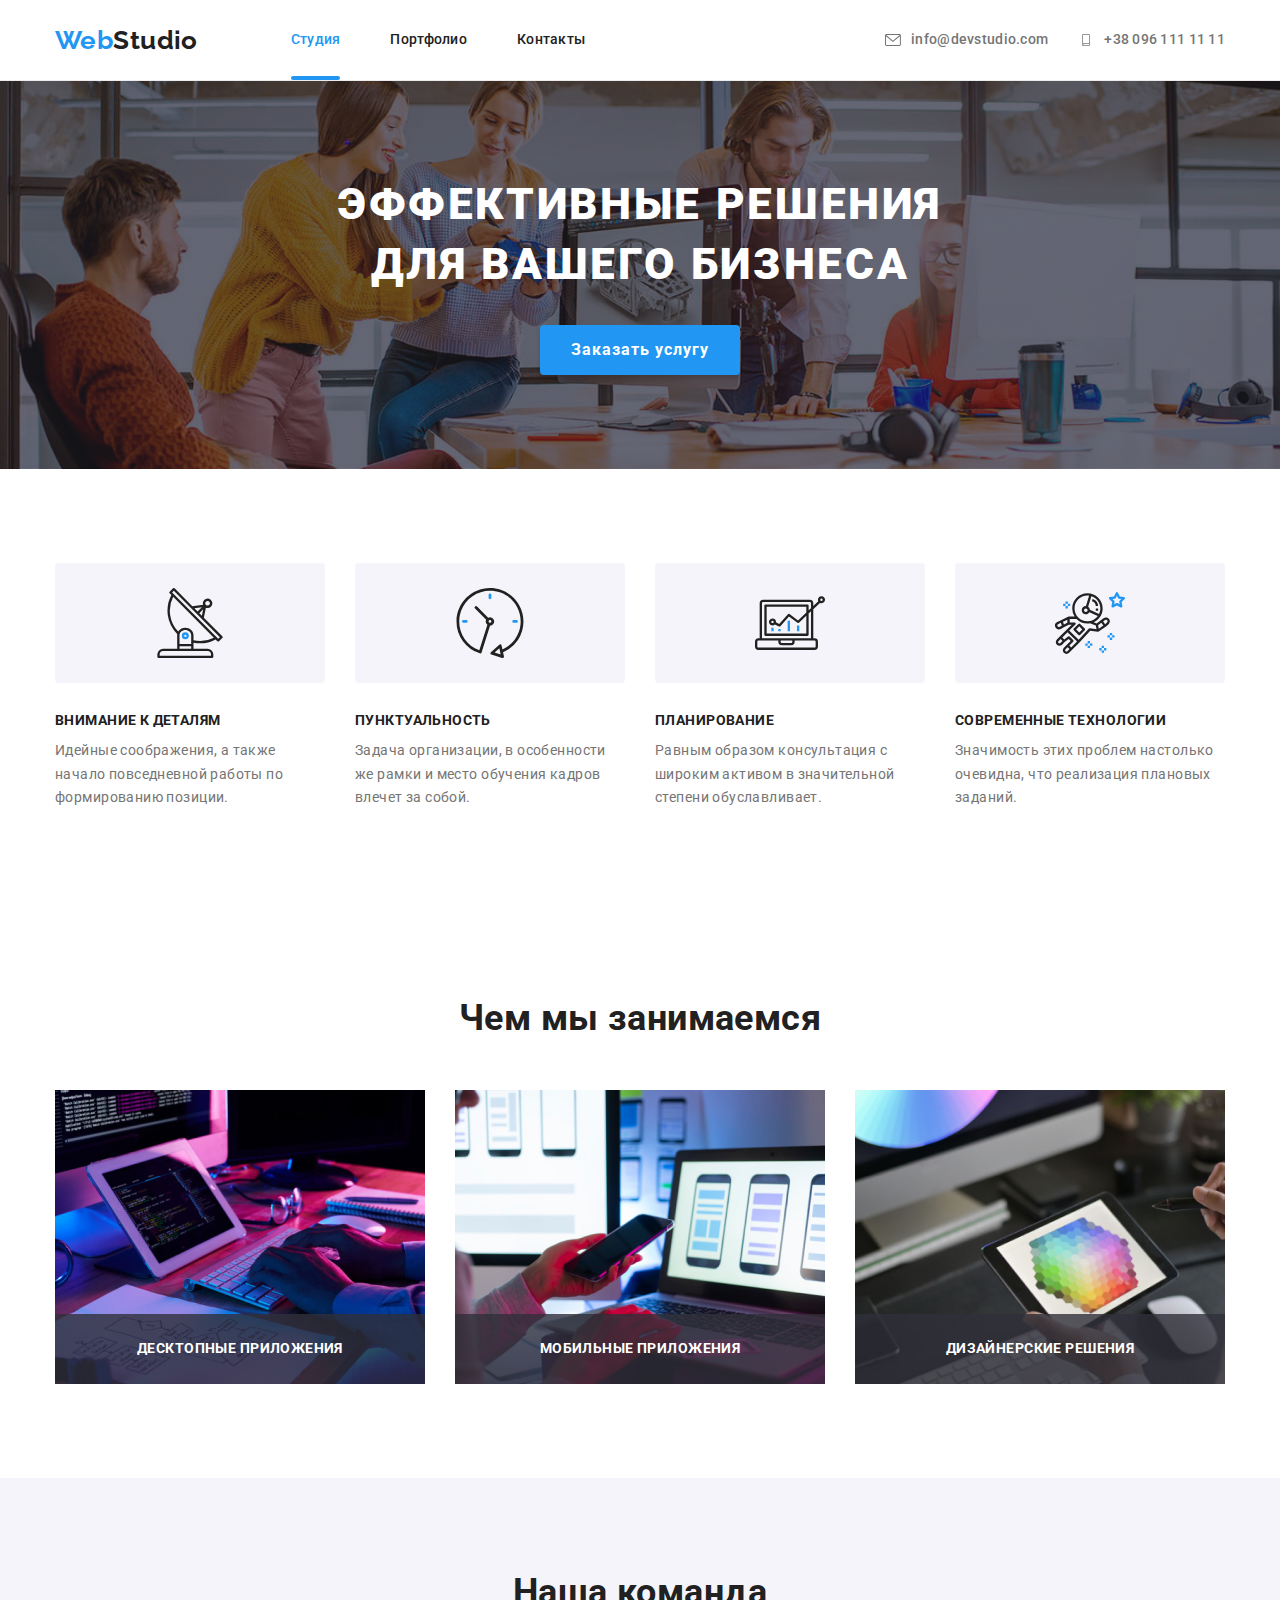
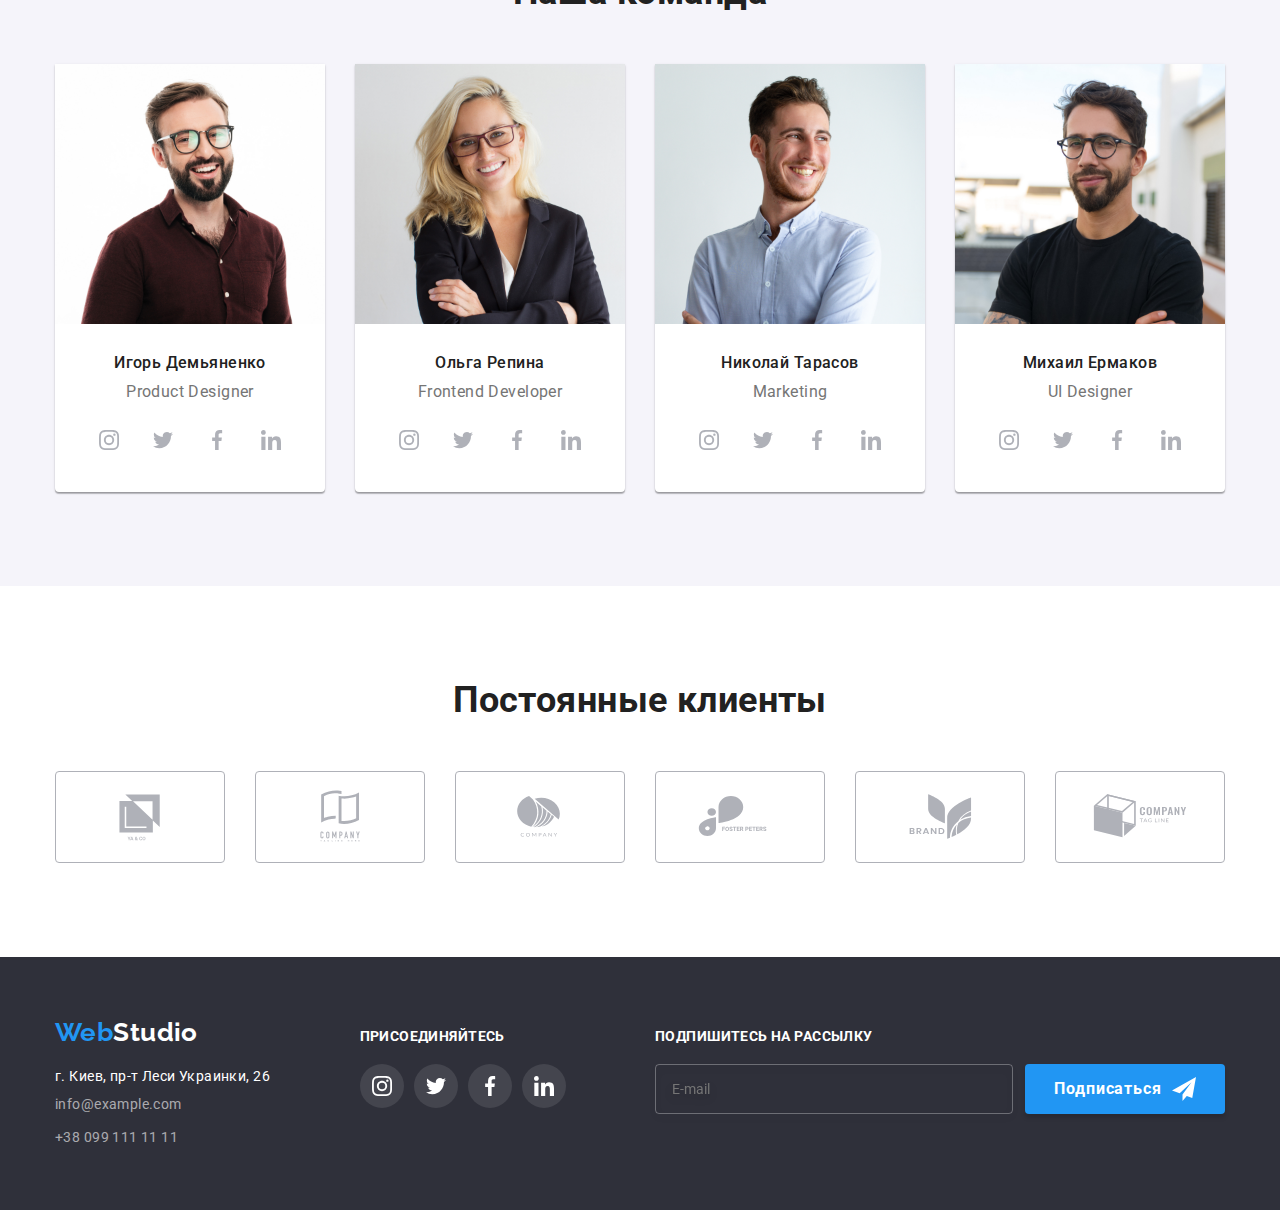
==== commit ddb8dade: "add second changes" ====
--- a/index.html
+++ b/index.html
@@ -18,8 +18,9 @@
     <link rel="stylesheet" href="https://cdn.jsdelivr.net/npm/modern-normalize@1.1.0/modern-normalize.min.css">
     <!-- normalize end -->
     <!-- custom styles start -->
+
+    <link rel="stylesheet" href="./css/styles.css">
     <link rel="stylesheet" href="./css/main.min.css">
-    <link rel="stylesheet" href="./css/styles.css">
     <!-- custom styles end -->
 </head>
 
@@ -162,7 +163,7 @@
                         <div class="team__box">
                             <h3 class="team__name">Игорь Демьяненко</h3>
                             <p class="team__jobtitle">Product Designer</p>
-                            <ul class="social__list list">
+                            <ul class="social list">
                                 <li class="social__item">
                                     <a class=" social__link--light link" href="" target="_blank"
                                         rel="noopener noreferrer" aria-label="instagram">
@@ -203,7 +204,7 @@
                         <div class="team__box">
                             <h3 class="team__name">Ольга Репина</h3>
                             <p class="team__jobtitle">Frontend Developer</p>
-                            <ul class="social__list list">
+                            <ul class="social list">
                                 <li class="social__item">
                                     <a class=" social__link--light link" href="" target="_blank"
                                         rel="noopener noreferrer" aria-label="instagram">
@@ -244,7 +245,7 @@
                         <div class="team__box">
                             <h3 class="team__name">Николай Тарасов</h3>
                             <p class="team__jobtitle">Marketing</p>
-                            <ul class="social__list list">
+                            <ul class="social list">
                                 <li class="social__item">
                                     <a class=" social__link--light link" href="" target="_blank"
                                         rel="noopener noreferrer" aria-label="instagram">
@@ -285,7 +286,7 @@
                         <div class="team__box">
                             <h3 class="team__name">Михаил Ермаков</h3>
                             <p class="team__jobtitle">UI Designer</p>
-                            <ul class="social__list list">
+                            <ul class="social list">
                                 <li class="social__item">
                                     <a class=" social__link--light link" href="" target="_blank"
                                         rel="noopener noreferrer" aria-label="instagram">
@@ -402,35 +403,35 @@
             </div>
             <div class="connect">
                 <h2 class="footer__title">присоединяйтесь</h2>
-                <ul class="connect__list list">
-                    <li class="connect__item">
-                        <a class="connect__link link" href="" target="_blank" rel="noopener noreferrer"
+                <ul class="social list">
+                    <li class="social__item">
+                        <a class="social__link--dark link" href="" target="_blank" rel="noopener noreferrer"
                             aria-label="instagram">
-                            <svg class="connect__icon" width="20" height="20">
+                            <svg class="social__icon" width="20" height="20">
                                 <use href="./images/icons.svg#icon-instagram"></use>
                             </svg>
                         </a>
                     </li>
-                    <li class="connect__item">
-                        <a class="connect__link link" href="" target="_blank" rel="noopener noreferrer"
+                    <li class="social__item">
+                        <a class="social__link--dark link" href="" target="_blank" rel="noopener noreferrer"
                             aria-label="instagram">
-                            <svg class="connect__icon" width="20" height="20">
+                            <svg class="social__icon" width="20" height="20">
                                 <use href="./images/icons.svg#icon-twitter"></use>
                             </svg>
                         </a>
                     </li>
-                    <li class="connect__item">
-                        <a class="connect__link link" href="" target="_blank" rel="noopener noreferrer"
+                    <li class="social__item">
+                        <a class="social__link--dark link" href="" target="_blank" rel="noopener noreferrer"
                             aria-label="instagram">
-                            <svg class="connect__icon" width="20" height="20">
+                            <svg class="social__icon" width="20" height="20">
                                 <use href="./images/icons.svg#icon-facebook"></use>
                             </svg>
                         </a>
                     </li>
-                    <li class="connect__item">
-                        <a class="connect__link link" href="" target="_blank" rel="noopener noreferrer"
+                    <li class="social__item">
+                        <a class="social__link--dark link" href="" target="_blank" rel="noopener noreferrer"
                             aria-label="instagram">
-                            <svg class="connect__icon" width="20" height="20">
+                            <svg class="social__icon" width="20" height="20">
                                 <use href="./images/icons.svg#icon-linkedin"></use>
                             </svg>
                         </a>
@@ -442,7 +443,7 @@
                 <form class="subscription__item">
                     <input class="subscription__mail" type="email" name="email" placeholder="E-mail" />
                     <button class="main__btn" type="submit">Подписаться
-                        <svg class="connect__icon" width="24" height="24">
+                        <svg class="social__icon" width="24" height="24">
                             <use href="./images/icons.svg#icon-tg"></use>
                         </svg>
                     </button>
--- a/css/styles.css
+++ b/css/styles.css
@@ -374,12 +374,12 @@
   margin-bottom: 16px;
 }
 
-.social__list {
+/* .social {
   display: flex;
   align-items: center;
   justify-content: center;
   gap: 10px;
-}
+} */
 
 /* .social__link--light {
   display: flex;
@@ -400,9 +400,9 @@
   background-color: var(--btn-change);
 } */
 
-.social__icon {
+/* .social__icon {
   fill: currentColor;
-}
+} */
 
 /* Section clients */
 
@@ -417,7 +417,7 @@
   gap: 30px;
 }
 
-.clients__item {
+.clients__link {
   display: flex;
   align-items: center;
   justify-content: center;
@@ -433,8 +433,8 @@
   transition: color var(--anim-slow), border var(--anim-slow);
 }
 
-.clients__item:hover,
-.clients__item:focus {
+.clients__link:hover,
+.clients__link:focus {
   color: var(--btn-change);
   border: 1px solid var(--btn-change);
 }
@@ -486,36 +486,6 @@
   margin-bottom: 20px;
 }
 
-/* .connect__link {
-  display: flex;
-  align-items: center;
-  justify-content: center;
-  width: 44px;
-  height: 44px;
-  background-color: rgba(255, 255, 255, 0.1);
-  border-radius: 50%;
-  color: var(--main-dark-theme);
-
-  transition: background-color var(--anim-slow);
-}
-
-.connect__link:hover,
-.connect__link:focus {
-  color: var(--main-dark-theme);
-  background-color: var(--btn-change);
-} */
-
-.connect__icon {
-  fill: currentColor;
-}
-
-.connect__list {
-  display: flex;
-  align-items: center;
-  justify-content: center;
-  gap: 10px;
-}
-
 .footer-list {
   display: flex;
   align-items: baseline;
@@ -539,7 +509,7 @@
   width: 358px;
   height: 50px;
   padding-left: 16px;
-  color: rgba(255, 255, 255, 0.6);
+  color: var(--main-dark-theme);
   border: 1px solid rgba(255, 255, 255, 0.3);
   filter: drop-shadow(0px 4px 4px rgba(0, 0, 0, 0.15));
   border-radius: 4px;
@@ -613,8 +583,18 @@
   border: 1px solid #eeeeee;
 }
 
-.projects__link {
+.projects__item {
   transition: box-shadow var(--anim-slow);
+}
+
+.projects__link:hover .projects__desk {
+  transform: translateY(0);
+}
+
+.projects__item:hover,
+.projects__item:focus {
+  box-shadow: 0px 1px 1px rgba(0, 0, 0, 0.12), 0px 4px 4px rgba(0, 0, 0, 0.06),
+    1px 4px 6px rgba(0, 0, 0, 0.16);
 }
 
 .projects__overlay {
@@ -643,16 +623,6 @@
   transform: translateY(100%);
 
   transition: transform var(--anim-slow);
-}
-
-.projects__link:hover .projects__desk {
-  transform: translateY(0);
-}
-
-.projects__link:hover,
-.projects__link:focus {
-  box-shadow: 0px 1px 1px rgba(0, 0, 0, 0.12), 0px 4px 4px rgba(0, 0, 0, 0.06),
-    1px 4px 6px rgba(0, 0, 0, 0.16);
 }
 
 .projects__box-down {
--- a/css/main.min.css
+++ b/css/main.min.css
@@ -1 +1 @@
-:root{--main-font: "Roboto";--secondary-font: "Raleway";--accent-txt-cl: #2196f3;--main-light-theme: #212121;--second-light-theme: #757575;--main-dark-theme: #ffffff;--btn-change: #188ce8;--bg-buttons: #afb1b8;--items: 3;--indent: 30px;--anim-slow: 250ms cubic-bezier(0.4, 0, 0.2, 1)}.visually-hidden{position:absolute;width:1px;height:1px;margin:-1px;border:0;padding:0;white-space:nowrap;-webkit-clip-path:inset(100%);clip-path:inset(100%);clip:rect(0 0 0 0);overflow:hidden}.section{padding:94px 0}.container{width:1200px;padding-left:15px;padding-right:15px;margin-right:auto;margin-left:auto}.main__btn{display:-webkit-box;display:-ms-flexbox;display:flex;-webkit-box-align:center;-ms-flex-align:center;align-items:center;-webkit-box-pack:center;-ms-flex-pack:center;justify-content:center;gap:10px;width:200px;height:50px;font-weight:700;font-size:16px;line-height:1.88;letter-spacing:.06em;color:var(--main-dark-theme);background-color:var(--accent-txt-cl);-webkit-box-shadow:0px 4px 4px rgba(0,0,0,.15);box-shadow:0px 4px 4px rgba(0,0,0,.15);border-radius:4px;cursor:pointer;border:none;-webkit-transition:background-color var(--anim-slow);transition:background-color var(--anim-slow)}.main__btn:hover,.main__btn:focus{background-color:var(--btn-change)}.modal__btn--close{position:absolute;display:-webkit-box;display:-ms-flexbox;display:flex;-webkit-box-align:center;-ms-flex-align:center;align-items:center;-webkit-box-pack:center;-ms-flex-pack:center;justify-content:center;top:8px;right:8px;width:30px;height:30px;border-radius:50%;border:1px solid rgba(0,0,0,.1);background-color:var(--main-dark-theme);cursor:pointer}.modal__btn--close:hover,.modal__btn--close:focus{fill:var(--btn-change)}.modal__btn--send{margin-left:auto;margin-right:auto}.social__link--light{display:-webkit-box;display:-ms-flexbox;display:flex;-webkit-box-align:center;-ms-flex-align:center;align-items:center;-webkit-box-pack:center;-ms-flex-pack:center;justify-content:center;width:44px;height:44px;background-color:var(--main-dark-theme);border-radius:50%;color:var(--bg-buttons);-webkit-transition:color var(--anim-slow),background-color var(--anim-slow);transition:color var(--anim-slow),background-color var(--anim-slow)}.social__link--light:hover,.social__link--light:focus{color:var(--main-dark-theme);background-color:var(--btn-change)}.connect__link{display:-webkit-box;display:-ms-flexbox;display:flex;-webkit-box-align:center;-ms-flex-align:center;align-items:center;-webkit-box-pack:center;-ms-flex-pack:center;justify-content:center;width:44px;height:44px;background-color:rgba(255,255,255,.1);border-radius:50%;color:var(--main-dark-theme);-webkit-transition:background-color var(--anim-slow);transition:background-color var(--anim-slow)}.connect__link:hover,.connect__link:focus{color:var(--main-dark-theme);background-color:var(--btn-change)}.section__title{font-size:36px;line-height:1.16;text-align:center;color:var(--main-light-theme);margin-bottom:50px}/*# sourceMappingURL=main.min.css.map */+:root{--main-font: "Roboto";--secondary-font: "Raleway";--accent-txt-cl: #2196f3;--main-light-theme: #212121;--second-light-theme: #757575;--main-dark-theme: #ffffff;--btn-change: #188ce8;--bg-buttons: #afb1b8;--items: 3;--indent: 30px;--anim-slow: 250ms cubic-bezier(0.4, 0, 0.2, 1)}.visually-hidden{position:absolute;width:1px;height:1px;margin:-1px;border:0;padding:0;white-space:nowrap;-webkit-clip-path:inset(100%);clip-path:inset(100%);clip:rect(0 0 0 0);overflow:hidden}.section{padding:94px 0}.container{width:1200px;padding-left:15px;padding-right:15px;margin-right:auto;margin-left:auto}.main__btn{display:-webkit-box;display:-ms-flexbox;display:flex;-webkit-box-align:center;-ms-flex-align:center;align-items:center;-webkit-box-pack:center;-ms-flex-pack:center;justify-content:center;gap:10px;width:200px;height:50px;font-weight:700;font-size:16px;line-height:1.88;letter-spacing:.06em;color:var(--main-dark-theme);background-color:var(--accent-txt-cl);-webkit-box-shadow:0px 4px 4px rgba(0,0,0,.15);box-shadow:0px 4px 4px rgba(0,0,0,.15);border-radius:4px;cursor:pointer;border:none;-webkit-transition:background-color var(--anim-slow);transition:background-color var(--anim-slow)}.main__btn:hover,.main__btn:focus{background-color:var(--btn-change)}.modal__btn--close{position:absolute;display:-webkit-box;display:-ms-flexbox;display:flex;-webkit-box-align:center;-ms-flex-align:center;align-items:center;-webkit-box-pack:center;-ms-flex-pack:center;justify-content:center;top:8px;right:8px;width:30px;height:30px;border-radius:50%;border:1px solid rgba(0,0,0,.1);background-color:var(--main-dark-theme);cursor:pointer}.modal__btn--close:hover,.modal__btn--close:focus{fill:var(--btn-change)}.modal__btn--send{margin-left:auto;margin-right:auto}.social{display:-webkit-box;display:-ms-flexbox;display:flex;-webkit-box-align:center;-ms-flex-align:center;align-items:center;-webkit-box-pack:center;-ms-flex-pack:center;justify-content:center;gap:10px}.social__link--light{display:-webkit-box;display:-ms-flexbox;display:flex;-webkit-box-align:center;-ms-flex-align:center;align-items:center;-webkit-box-pack:center;-ms-flex-pack:center;justify-content:center;width:44px;height:44px;background-color:var(--main-dark-theme);border-radius:50%;color:var(--bg-buttons);-webkit-transition:color var(--anim-slow),background-color var(--anim-slow);transition:color var(--anim-slow),background-color var(--anim-slow)}.social__link--dark{display:-webkit-box;display:-ms-flexbox;display:flex;-webkit-box-align:center;-ms-flex-align:center;align-items:center;-webkit-box-pack:center;-ms-flex-pack:center;justify-content:center;width:44px;height:44px;background-color:rgba(255,255,255,.1);border-radius:50%;color:var(--main-dark-theme);-webkit-transition:background-color var(--anim-slow);transition:background-color var(--anim-slow)}.social__link--light:hover,.social__link--light:focus{color:var(--main-dark-theme);background-color:var(--btn-change)}.social__link--dark:hover,.social__link--dark:focus{background-color:var(--btn-change)}.social__icon{fill:currentColor}.section__title{font-size:36px;line-height:1.16;text-align:center;color:var(--main-light-theme);margin-bottom:50px}/*# sourceMappingURL=main.min.css.map */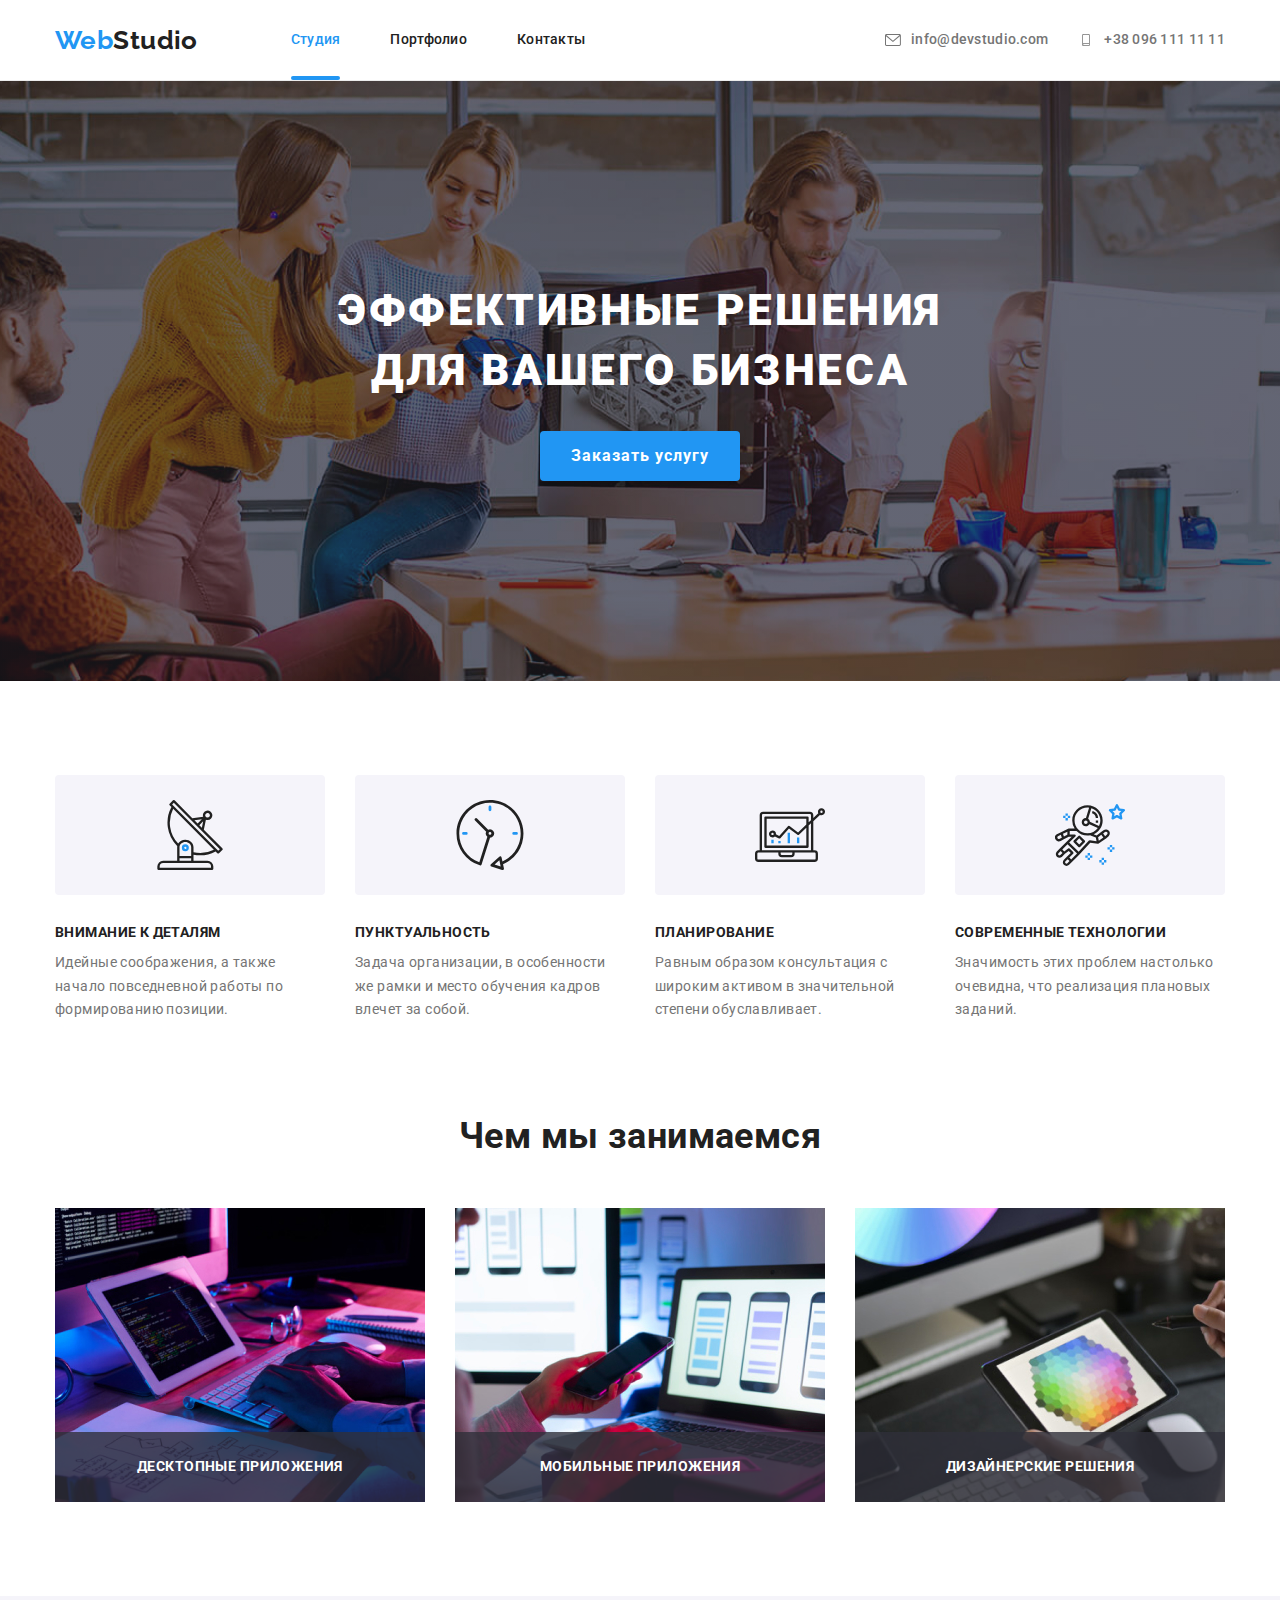
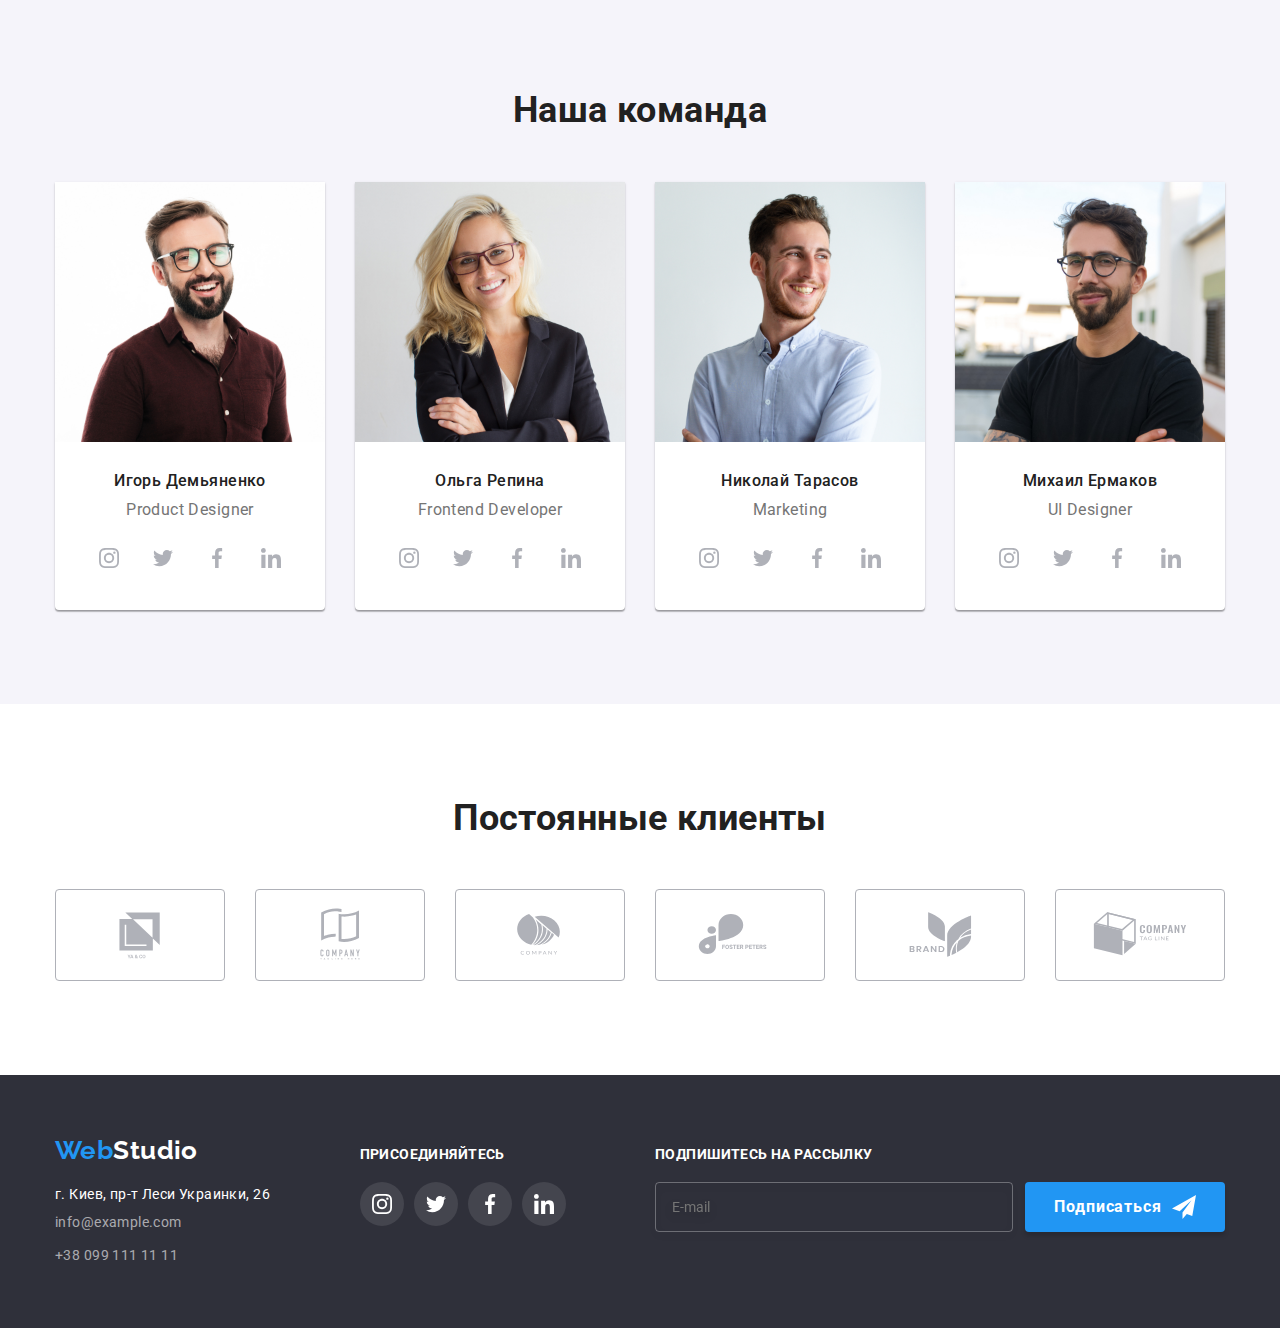
==== commit 063f793c: "add third changes" ====
--- a/index.html
+++ b/index.html
@@ -18,9 +18,8 @@
     <link rel="stylesheet" href="https://cdn.jsdelivr.net/npm/modern-normalize@1.1.0/modern-normalize.min.css">
     <!-- normalize end -->
     <!-- custom styles start -->
-
-    <link rel="stylesheet" href="./css/styles.css">
     <link rel="stylesheet" href="./css/main.min.css">
+
     <!-- custom styles end -->
 </head>
 
@@ -30,7 +29,7 @@
         <div class="container header__container">
             <!-- Section Header -->
             <nav class="header__nav">
-                <a class="logo--header link" href="./index.html"><span class="logo__color">Web</span>Studio</a>
+                <a class="logo logo--header link" href="./index.html"><span class="logo__color">Web</span>Studio</a>
                 <ul class="header__list list">
                     <li class="header__item">
                         <a class="header__link link current__link" href="./index.html">Студия</a>
@@ -43,17 +42,17 @@
                     </li>
                 </ul>
             </nav>
-            <ul class="contact__group list">
-                <li class="contact__item">
-                    <a class="contact__link link" href="mailto:info@devstudio.com"><svg class="contact__icon" width="16"
-                            height="12">
+            <ul class="contact-header list">
+                <li class="contact-header__item">
+                    <a class="contact-header__link link" href="mailto:info@devstudio.com"><svg
+                            class="contact-header__icon" width="16" height="12">
                             <use href="./images/icons.svg#icon-envelope"></use>
                         </svg>info@devstudio.com</a>
                 </li>
-                <li class="contact__item">
-
-                    <a class="contact__link link" href="tel:+380961111111"><svg class="contact__icon" width="16"
-                            height="12">
+                <li class="contact-header__item">
+
+                    <a class="contact-header__link link" href="tel:+380961111111"><svg class="contact-header__icon"
+                            width="16" height="12">
                             <use href="./images/icons.svg#icon-smartphone"></use>
                         </svg>+38 096 111 11 11</a>
                 </li>
@@ -64,7 +63,7 @@
     <main>
 
         <!-- Секция orders -->
-        <section class="orders section">
+        <section class="orders">
             <div class="container containers__orders">
                 <h1 class="orders__title">Эффективные решения для вашего бизнеса</h1>
                 <button data-modal-open class="main__btn" type="button">Заказать услугу</button>
@@ -72,7 +71,7 @@
         </section>
 
         <!-- Секция  peculiarities -->
-        <section class="peculiarities section">
+        <section class="peculiarities">
             <div class="container">
                 <h2 class="visually-hidden">Особенности</h2>
                 <ul class="peculiarities__list list">
@@ -126,7 +125,7 @@
 
 
         <!-- Секция about -->
-        <section class="about section">
+        <section class="about">
             <div class="container">
                 <h2 class="section__title">Чем мы занимаемся</h2>
                 <ul class="about__list list card-set">
@@ -154,7 +153,7 @@
 
 
         <!-- Секция team -->
-        <section class="team section">
+        <section class="team">
             <div class="container">
                 <h2 class="section__title team__title">Наша команда</h2>
                 <ul class="team__list list card-set">
@@ -327,7 +326,7 @@
         </section>
 
         <!-- Section clients -->
-        <section class="clients section">
+        <section class="clients">
             <div class="container">
                 <h2 class="clients__title section__title">Постоянные клиенты</h2>
                 <ul class="clients__list list">
@@ -383,20 +382,20 @@
     <footer class="footer">
         <div class="container footer-list">
             <div class="footer__item">
-                <a class="logo--footer link" href="./index.html"><span class="logo__color">Web</span>Studio</a>
+                <a class="logo logo--footer link" href="./index.html"><span class="logo__color">Web</span>Studio</a>
                 <address>
-                    <ul class="contacts list">
-                        <li class="contacts__item">
-                            <a class="contacts__adress link" href="https://goo.gl/maps/JT7rUwHt8HWeVjt79"
+                    <ul class="contacts-footer list">
+                        <li class="contacts-footer__item">
+                            <a class="contacts-footer__adress link" href="https://goo.gl/maps/JT7rUwHt8HWeVjt79"
                                 target="_blank" rel="noopener noreferrer">г.
                                 Киев, пр-т Леси
                                 Украинки, 26</a>
                         </li>
-                        <li class="contacts__item">
-                            <a class="contacts__link link" href="mailto:info@example.com">info@example.com</a>
+                        <li class="contacts-footer__item">
+                            <a class="contacts-footer__link link" href="mailto:info@example.com">info@example.com</a>
                         </li>
-                        <li class="contacts__item">
-                            <a class="contacts__link link" href="tel:+380991111111">+38 099 111 11 11</a>
+                        <li class="contacts-footer__item">
+                            <a class="contacts-footer__link link" href="tel:+380991111111">+38 099 111 11 11</a>
                         </li>
                     </ul>
                 </address>
@@ -500,7 +499,7 @@
                                 href="">Условия
                                 договора</a></span>
                     </label>
-                    <button class="modal__btn--send main__btn" type="submit">Отправить</button>
+                    <button class="main__btn--send main__btn" type="submit">Отправить</button>
                 </form>
 
             </div>
--- a/css/main.min.css
+++ b/css/main.min.css
@@ -1 +1 @@
-:root{--main-font: "Roboto";--secondary-font: "Raleway";--accent-txt-cl: #2196f3;--main-light-theme: #212121;--second-light-theme: #757575;--main-dark-theme: #ffffff;--btn-change: #188ce8;--bg-buttons: #afb1b8;--items: 3;--indent: 30px;--anim-slow: 250ms cubic-bezier(0.4, 0, 0.2, 1)}.visually-hidden{position:absolute;width:1px;height:1px;margin:-1px;border:0;padding:0;white-space:nowrap;-webkit-clip-path:inset(100%);clip-path:inset(100%);clip:rect(0 0 0 0);overflow:hidden}.section{padding:94px 0}.container{width:1200px;padding-left:15px;padding-right:15px;margin-right:auto;margin-left:auto}.main__btn{display:-webkit-box;display:-ms-flexbox;display:flex;-webkit-box-align:center;-ms-flex-align:center;align-items:center;-webkit-box-pack:center;-ms-flex-pack:center;justify-content:center;gap:10px;width:200px;height:50px;font-weight:700;font-size:16px;line-height:1.88;letter-spacing:.06em;color:var(--main-dark-theme);background-color:var(--accent-txt-cl);-webkit-box-shadow:0px 4px 4px rgba(0,0,0,.15);box-shadow:0px 4px 4px rgba(0,0,0,.15);border-radius:4px;cursor:pointer;border:none;-webkit-transition:background-color var(--anim-slow);transition:background-color var(--anim-slow)}.main__btn:hover,.main__btn:focus{background-color:var(--btn-change)}.modal__btn--close{position:absolute;display:-webkit-box;display:-ms-flexbox;display:flex;-webkit-box-align:center;-ms-flex-align:center;align-items:center;-webkit-box-pack:center;-ms-flex-pack:center;justify-content:center;top:8px;right:8px;width:30px;height:30px;border-radius:50%;border:1px solid rgba(0,0,0,.1);background-color:var(--main-dark-theme);cursor:pointer}.modal__btn--close:hover,.modal__btn--close:focus{fill:var(--btn-change)}.modal__btn--send{margin-left:auto;margin-right:auto}.social{display:-webkit-box;display:-ms-flexbox;display:flex;-webkit-box-align:center;-ms-flex-align:center;align-items:center;-webkit-box-pack:center;-ms-flex-pack:center;justify-content:center;gap:10px}.social__link--light{display:-webkit-box;display:-ms-flexbox;display:flex;-webkit-box-align:center;-ms-flex-align:center;align-items:center;-webkit-box-pack:center;-ms-flex-pack:center;justify-content:center;width:44px;height:44px;background-color:var(--main-dark-theme);border-radius:50%;color:var(--bg-buttons);-webkit-transition:color var(--anim-slow),background-color var(--anim-slow);transition:color var(--anim-slow),background-color var(--anim-slow)}.social__link--dark{display:-webkit-box;display:-ms-flexbox;display:flex;-webkit-box-align:center;-ms-flex-align:center;align-items:center;-webkit-box-pack:center;-ms-flex-pack:center;justify-content:center;width:44px;height:44px;background-color:rgba(255,255,255,.1);border-radius:50%;color:var(--main-dark-theme);-webkit-transition:background-color var(--anim-slow);transition:background-color var(--anim-slow)}.social__link--light:hover,.social__link--light:focus{color:var(--main-dark-theme);background-color:var(--btn-change)}.social__link--dark:hover,.social__link--dark:focus{background-color:var(--btn-change)}.social__icon{fill:currentColor}.section__title{font-size:36px;line-height:1.16;text-align:center;color:var(--main-light-theme);margin-bottom:50px}/*# sourceMappingURL=main.min.css.map */+:root{--main-font: "Roboto";--secondary-font: "Raleway";--accent-txt-cl: #2196f3;--main-light-theme: #212121;--second-light-theme: #757575;--main-dark-theme: #ffffff;--btn-change: #188ce8;--bg-buttons: #afb1b8;--items: 3;--indent: 30px;--anim-slow: 250ms cubic-bezier(0.4, 0, 0.2, 1)}.projects,.clients,.team,.about,.peculiarities,.orders{padding:94px 0}body{font-family:var(--main-font),sans-serif;font-size:14px;color:var(--main-light-theme);background-color:var(--main-dark-theme);letter-spacing:.03em}body.no-scroll{overflow:hidden}h1,h2,h3,h4,p{margin:0}img{display:block;max-width:100%;height:auto}.link{text-decoration:none;color:currentColor}.list{list-style:none;margin:0;padding:0}.card-set{display:-webkit-box;display:-ms-flexbox;display:flex;-ms-flex-wrap:wrap;flex-wrap:wrap;margin:calc(-1*var(--indent)/2)}.card-set__item{-ms-flex-preferred-size:calc(100% - var(--indent) * var(--items))/var(--items);flex-basis:calc(100% - var(--indent) * var(--items))/var(--items);margin:calc(var(--indent)/2)}.section{padding:94px 0}.container{width:1200px;padding-left:15px;padding-right:15px;margin-right:auto;margin-left:auto}.main__btn{display:-webkit-box;display:-ms-flexbox;display:flex;-webkit-box-align:center;-ms-flex-align:center;align-items:center;-webkit-box-pack:center;-ms-flex-pack:center;justify-content:center;gap:10px;width:200px;height:50px;font-weight:700;font-size:16px;line-height:1.88;letter-spacing:.06em;color:var(--main-dark-theme);background-color:var(--accent-txt-cl);-webkit-box-shadow:0px 4px 4px rgba(0,0,0,.15);box-shadow:0px 4px 4px rgba(0,0,0,.15);border-radius:4px;cursor:pointer;border:none;-webkit-transition:background-color var(--anim-slow);transition:background-color var(--anim-slow)}.main__btn:hover,.main__btn:focus{background-color:var(--btn-change)}.main__btn--send{margin-left:auto;margin-right:auto}.modal__btn--close{position:absolute;display:-webkit-box;display:-ms-flexbox;display:flex;-webkit-box-align:center;-ms-flex-align:center;align-items:center;-webkit-box-pack:center;-ms-flex-pack:center;justify-content:center;top:8px;right:8px;width:30px;height:30px;border-radius:50%;border:1px solid rgba(0,0,0,.1);background-color:var(--main-dark-theme);cursor:pointer}.modal__btn--close:hover,.modal__btn--close:focus{fill:var(--btn-change)}.buttons__list{display:-webkit-box;display:-ms-flexbox;display:flex;-webkit-box-pack:center;-ms-flex-pack:center;justify-content:center;margin-bottom:50px}.buttons__item{margin-right:8px}.filters__btn{font-family:inherit;font-weight:500;font-size:16px;line-height:1.62;text-align:center;color:var(--main-light-theme);background-color:#f5f4fa;border-radius:4px;border:none;cursor:pointer;padding:6px 22px;-webkit-transition:color var(--anim-slow),background-color var(--anim-slow),drop-shadow var(--anim-slow);transition:color var(--anim-slow),background-color var(--anim-slow),drop-shadow var(--anim-slow)}.filters__btn:active{background-color:var(--main-dark-theme)}.filters__btn:hover,.filters__btn:focus{color:var(--main-dark-theme);background-color:var(--accent-txt-cl);-webkit-filter:drop-shadow(0px 4px 4px rgba(0, 0, 0, 0.25));filter:drop-shadow(0px 4px 4px rgba(0, 0, 0, 0.25))}.filters__btn.active{color:var(--main-dark-theme);background-color:var(--accent-txt-cl);-webkit-filter:drop-shadow(0px 4px 4px rgba(0, 0, 0, 0.25));filter:drop-shadow(0px 4px 4px rgba(0, 0, 0, 0.25))}.filters__btn:current{color:var(--main-dark-theme)}.social{display:-webkit-box;display:-ms-flexbox;display:flex;-webkit-box-align:center;-ms-flex-align:center;align-items:center;-webkit-box-pack:center;-ms-flex-pack:center;justify-content:center;gap:10px}.social__link--light{display:-webkit-box;display:-ms-flexbox;display:flex;-webkit-box-align:center;-ms-flex-align:center;align-items:center;-webkit-box-pack:center;-ms-flex-pack:center;justify-content:center;width:44px;height:44px;background-color:var(--main-dark-theme);border-radius:50%;color:var(--bg-buttons);-webkit-transition:color var(--anim-slow),background-color var(--anim-slow);transition:color var(--anim-slow),background-color var(--anim-slow)}.social__link--dark{display:-webkit-box;display:-ms-flexbox;display:flex;-webkit-box-align:center;-ms-flex-align:center;align-items:center;-webkit-box-pack:center;-ms-flex-pack:center;justify-content:center;width:44px;height:44px;background-color:rgba(255,255,255,.1);border-radius:50%;color:var(--main-dark-theme);-webkit-transition:background-color var(--anim-slow);transition:background-color var(--anim-slow)}.social__link--light:hover,.social__link--light:focus{color:var(--main-dark-theme);background-color:var(--btn-change)}.social__link--dark:hover,.social__link--dark:focus{background-color:var(--btn-change)}.social__icon{fill:currentColor}.section__title{font-size:36px;line-height:1.16;text-align:center;color:var(--main-light-theme);margin-bottom:50px}.visually-hidden{position:absolute;width:1px;height:1px;margin:-1px;border:0;padding:0;white-space:nowrap;-webkit-clip-path:inset(100%);clip-path:inset(100%);clip:rect(0 0 0 0);overflow:hidden}.logo{font-family:var(--secondary-font);font-weight:700;font-size:26px;line-height:1.19}.logo--header{color:var(--main-light-theme);margin-right:93px}.logo--footer{color:var(--main-dark-theme);margin-bottom:20px;display:block}.logo__color{color:var(--accent-txt-cl)}.backdrop{position:fixed;top:0;left:0;width:100%;height:100%;background-color:rgba(0,0,0,.2);opacity:1;visibility:visible;pointer-events:initial;-webkit-transition:opacity var(--anim-slow),visibility var(--anim-slow);transition:opacity var(--anim-slow),visibility var(--anim-slow)}.backdrop.is-hidden{opacity:0;visibility:hidden;pointer-events:none}.modal{position:absolute;top:50%;left:50%;-webkit-transform:translate(-50%, -50%);transform:translate(-50%, -50%);width:528px;height:581px;padding:40px 40px;background-color:var(--main-dark-theme);-webkit-box-shadow:0px 1px 3px rgba(0,0,0,.12),0px 1px 1px rgba(0,0,0,.14),0px 2px 1px rgba(0,0,0,.2);box-shadow:0px 1px 3px rgba(0,0,0,.12),0px 1px 1px rgba(0,0,0,.14),0px 2px 1px rgba(0,0,0,.2);border-radius:4px}.modal__strong{font-weight:700;font-size:20px;line-height:23px;text-align:center;color:var(--main-light-theme);margin-bottom:12px}.modal__registr{display:-webkit-box;display:-ms-flexbox;display:flex;-webkit-box-orient:vertical;-webkit-box-direction:normal;-ms-flex-direction:column;flex-direction:column}.modal__label{display:-webkit-box;display:-ms-flexbox;display:flex;-webkit-box-orient:vertical;-webkit-box-direction:normal;-ms-flex-direction:column;flex-direction:column;gap:4px}.modal__label:not(:last-child){margin-bottom:10px}.modal__text{font-size:12px;line-height:1.1666666667;letter-spacing:.01em;color:#757575}.modal__input{position:relative;border:1px solid rgba(33,33,33,.2);border-radius:4px;height:40px;padding-left:42px;cursor:pointer}.modal__input:focus,.modal__textarea:focus{outline:1px solid var(--btn-change)}.modal__input:focus+.modal__icon{fill:var(--btn-change)}.modal__icon{position:absolute;margin-top:29px;margin-left:12px}.modal__textarea{padding:12px 16px;font-weight:400;font-size:12px;line-height:1.1666666667;letter-spacing:.01em;border:1px solid rgba(33,33,33,.2);border-radius:4px;resize:none;cursor:pointer}.modal__textarea::-webkit-input-placeholder{color:rgba(117,117,117,.5)}.modal__textarea::-moz-placeholder{color:rgba(117,117,117,.5)}.modal__textarea:-ms-input-placeholder{color:rgba(117,117,117,.5)}.modal__textarea::-ms-input-placeholder{color:rgba(117,117,117,.5)}.modal__textarea::placeholder{color:rgba(117,117,117,.5)}.checkbox{display:-webkit-box;display:-ms-flexbox;display:flex;-webkit-box-align:center;-ms-flex-align:center;align-items:center;-webkit-box-pack:center;-ms-flex-pack:center;justify-content:center;gap:7px;margin-bottom:30px;cursor:pointer}.checkbox__item:checked+.checkbox__custom{background-color:var(--btn-change);background:#2196f3;border:2px solid #2196f3;-webkit-transition:background-color var(--anim-slow);transition:background-color var(--anim-slow)}.checkbox__custom{display:-webkit-inline-box;display:-ms-inline-flexbox;display:inline-flex;-webkit-box-align:center;-ms-flex-align:center;align-items:center;-webkit-box-pack:center;-ms-flex-pack:center;justify-content:center;width:16px;height:15px;border:2px solid #212121;border-radius:2px}.checkbox__icon{fill:var(--main-dark-theme)}.checkbox__text{font-size:14px;line-height:1.71;color:var(--second-light-theme)}.checkbox-agreement{color:var(--accent-txt-cl)}.header{-webkit-box-sizing:border-box;box-sizing:border-box;border-bottom:1px solid #ececec}.header__nav{display:-webkit-box;display:-ms-flexbox;display:flex;-webkit-box-align:center;-ms-flex-align:center;align-items:center}.header__list{display:-webkit-box;display:-ms-flexbox;display:flex}.header__container{display:-webkit-box;display:-ms-flexbox;display:flex;-webkit-box-align:center;-ms-flex-align:center;align-items:center}.header__item:not(:last-child){margin-right:50px}.header__link{display:block;padding-top:32px;padding-bottom:32px;font-weight:500;font-size:14px;line-height:1.14;letter-spacing:.02em;color:var(--main-light-theme);-webkit-transition:color var(--anim-slow);transition:color var(--anim-slow)}.header__link:hover,.header__link:focus{color:var(--accent-txt-cl)}.current__link{position:relative;display:-webkit-box;display:-ms-flexbox;display:flex;-webkit-box-align:center;-ms-flex-align:center;align-items:center;color:var(--accent-txt-cl)}.current__link::after{content:"";position:absolute;bottom:0;left:0;width:100%;height:4px;display:inline-block;margin-right:10px;color:var(--accent-txt-cl);background-color:var(--accent-txt-cl);border-radius:2px}.contact-header{display:-webkit-box;display:-ms-flexbox;display:flex;margin-left:auto}.contact-header__item{font-weight:500;font-size:14px;line-height:1.14;letter-spacing:.02em}.contact-header__item:not(:last-child){margin-right:30px}.contact-header__link{display:-webkit-box;display:-ms-flexbox;display:flex;-webkit-box-align:center;-ms-flex-align:center;align-items:center;color:var(--second-light-theme);-webkit-transition:color var(--anim-slow);transition:color var(--anim-slow)}.contact-header__link:hover,.contact-header__link:focus{color:var(--accent-txt-cl)}.contact-header__icon{fill:currentColor;margin-right:10px}.orders{max-width:1600px;margin-left:auto;margin-right:auto;background-image:-webkit-gradient(linear, left top, right top, from(rgba(47, 48, 58, 0.4)), to(rgba(47, 48, 58, 0.4))),url(../images/orders/orders-bg.jpg);background-image:linear-gradient(to right, rgba(47, 48, 58, 0.4), rgba(47, 48, 58, 0.4)),url(../images/orders/orders-bg.jpg);background-repeat:no-repeat;background-position:center;background-size:cover;background-color:rgba(47,48,58,.4);padding:200px 0;text-align:center}.orders__title{width:696px;margin-bottom:30px;margin-right:auto;margin-left:auto;font-weight:900;font-size:44px;line-height:1.36;text-align:center;letter-spacing:.06em;text-transform:uppercase;color:var(--main-dark-theme)}.containers__orders{display:-webkit-box;display:-ms-flexbox;display:flex;-webkit-box-orient:vertical;-webkit-box-direction:normal;-ms-flex-direction:column;flex-direction:column;-webkit-box-align:center;-ms-flex-align:center;align-items:center}.peculiarities__list{display:-webkit-box;display:-ms-flexbox;display:flex;-webkit-box-align:center;-ms-flex-align:center;align-items:center}.peculiarities__item{width:270px}.peculiarities__item:not(:last-child){margin-right:30px}.peculiarities__icon{display:-webkit-box;display:-ms-flexbox;display:flex;-webkit-box-align:center;-ms-flex-align:center;align-items:center;-webkit-box-pack:center;-ms-flex-pack:center;justify-content:center;margin-bottom:30px;height:120px;background-color:#f5f4fa;border-radius:4px}.peculiarities__title{margin-bottom:10px;font-weight:700;font-size:14px;line-height:1.14;text-transform:uppercase;color:var(--main-light-theme)}.peculiarities__text{font-size:14px;line-height:1.71;color:var(--second-light-theme)}.about{padding-top:0}.about__item{position:relative}.about__overlay{width:100%;position:absolute;bottom:0;left:0;display:-webkit-box;display:-ms-flexbox;display:flex;-webkit-box-pack:center;-ms-flex-pack:center;justify-content:center;background-color:rgba(47,48,58,.8)}.about__desk{padding:27px 82px;font-weight:700;line-height:1.14;text-transform:uppercase;color:var(--main-dark-theme)}.team{background-color:#f5f4fa}.team__title{margin-bottom:50px}.team__item{background-color:var(--main-dark-theme);-webkit-box-shadow:0px 1px 3px rgba(0,0,0,.12),0px 1px 1px rgba(0,0,0,.14),0px 2px 1px rgba(0,0,0,.2);box-shadow:0px 1px 3px rgba(0,0,0,.12),0px 1px 1px rgba(0,0,0,.14),0px 2px 1px rgba(0,0,0,.2);border-radius:0px 0px 4px 4px}.team__box{padding:30px 0}.team__name{font-weight:500;font-size:16px;line-height:1.18;text-align:center;color:var(--main-light-theme);margin-bottom:10px}.team__jobtitle{font-size:16px;line-height:1.18;text-align:center;color:var(--second-light-theme);margin-bottom:16px}.clients__title{margin-bottom:50px}.clients__list{display:-webkit-box;display:-ms-flexbox;display:flex;-webkit-box-align:center;-ms-flex-align:center;align-items:center;-webkit-box-pack:center;-ms-flex-pack:center;justify-content:center;gap:30px}.clients__link{display:-webkit-box;display:-ms-flexbox;display:flex;-webkit-box-align:center;-ms-flex-align:center;align-items:center;-webkit-box-pack:center;-ms-flex-pack:center;justify-content:center;-webkit-box-sizing:border-box;box-sizing:border-box;width:170px;height:92px;left:415px;top:2493px;border:1px solid var(--bg-buttons);border-radius:4px;color:var(--bg-buttons);-webkit-transition:color var(--anim-slow),border var(--anim-slow);transition:color var(--anim-slow),border var(--anim-slow)}.clients__link:hover,.clients__link:focus{color:var(--btn-change);border:1px solid var(--btn-change)}.clients__icon{fill:currentColor}.footer{padding:60px 0;background-color:#2f303a}.footer__title{font-weight:700;font-size:14px;line-height:16px;letter-spacing:.03em;text-transform:uppercase;color:var(--main-dark-theme);margin-bottom:20px}.footer-list{display:-webkit-box;display:-ms-flexbox;display:flex;-webkit-box-align:baseline;-ms-flex-align:baseline;align-items:baseline;-webkit-box-pack:justify;-ms-flex-pack:justify;justify-content:space-between;gap:70px}.contacts-footer__adress{font-style:normal;font-weight:400;font-size:14px;line-height:1.71px;color:var(--main-dark-theme)}.contacts-footer__item:not(:last-child){margin-bottom:9px}.contacts-footer__link{font-style:normal;font-size:14px;line-height:1.71;color:rgba(255,255,255,.6);-webkit-transition:color var(--anim-slow);transition:color var(--anim-slow)}.contacts-footer__link:hover,.contacts-footer__link:focus{color:var(--accent-txt-cl)}.subscription{width:570px;height:86px}.subscription__item{display:-webkit-box;display:-ms-flexbox;display:flex;-webkit-box-align:center;-ms-flex-align:center;align-items:center;-webkit-box-pack:center;-ms-flex-pack:center;justify-content:center;gap:12px}.subscription__mail{width:358px;height:50px;padding-left:16px;color:var(--main-dark-theme);border:1px solid rgba(255,255,255,.3);-webkit-filter:drop-shadow(0px 4px 4px rgba(0, 0, 0, 0.15));filter:drop-shadow(0px 4px 4px rgba(0, 0, 0, 0.15));border-radius:4px;background-color:rgba(0,0,0,0);cursor:pointer}.projects__list{display:-webkit-box;display:-ms-flexbox;display:flex;-ms-flex-wrap:wrap;flex-wrap:wrap;margin-bottom:-30px;margin-right:-30px}.projects__item{margin-bottom:30px;margin-right:30px;width:calc((100% - 90px)/3);-webkit-box-sizing:border-box;box-sizing:border-box;border:1px solid #eee}.projects__link{display:block;-webkit-transition:-webkit-box-shadow var(--anim-slow);transition:-webkit-box-shadow var(--anim-slow);transition:box-shadow var(--anim-slow);transition:box-shadow var(--anim-slow), -webkit-box-shadow var(--anim-slow)}.projects__link:hover .projects__desk{-webkit-transform:translateY(0);transform:translateY(0)}.projects__link:hover,.projects__link:focus{-webkit-box-shadow:0px 1px 1px rgba(0,0,0,.12),0px 4px 4px rgba(0,0,0,.06),1px 4px 6px rgba(0,0,0,.16);box-shadow:0px 1px 1px rgba(0,0,0,.12),0px 4px 4px rgba(0,0,0,.06),1px 4px 6px rgba(0,0,0,.16)}.projects__overlay{position:relative;overflow:hidden}.projects__desk{position:absolute;padding:63px 24px;font-weight:400;font-size:18px;line-height:1.56;color:var(--main-dark-theme);top:0;left:0;width:100%;display:-webkit-box;display:-ms-flexbox;display:flex;-webkit-box-align:center;-ms-flex-align:center;align-items:center;-webkit-box-pack:center;-ms-flex-pack:center;justify-content:center;background-color:rgba(33,150,243,.9);-webkit-transform:translateY(100%);transform:translateY(100%);-webkit-transition:-webkit-transform var(--anim-slow);transition:-webkit-transform var(--anim-slow);transition:transform var(--anim-slow);transition:transform var(--anim-slow), -webkit-transform var(--anim-slow)}.projects__box-down{padding:20px 24px}.projects__name{width:322px;font-size:18px;line-height:2;letter-spacing:.06em;color:var(--main-light-theme);margin-bottom:4px}.projects__status{width:322px;font-size:16px;line-height:1.88;color:var(--second-light-theme)}/*# sourceMappingURL=main.min.css.map */